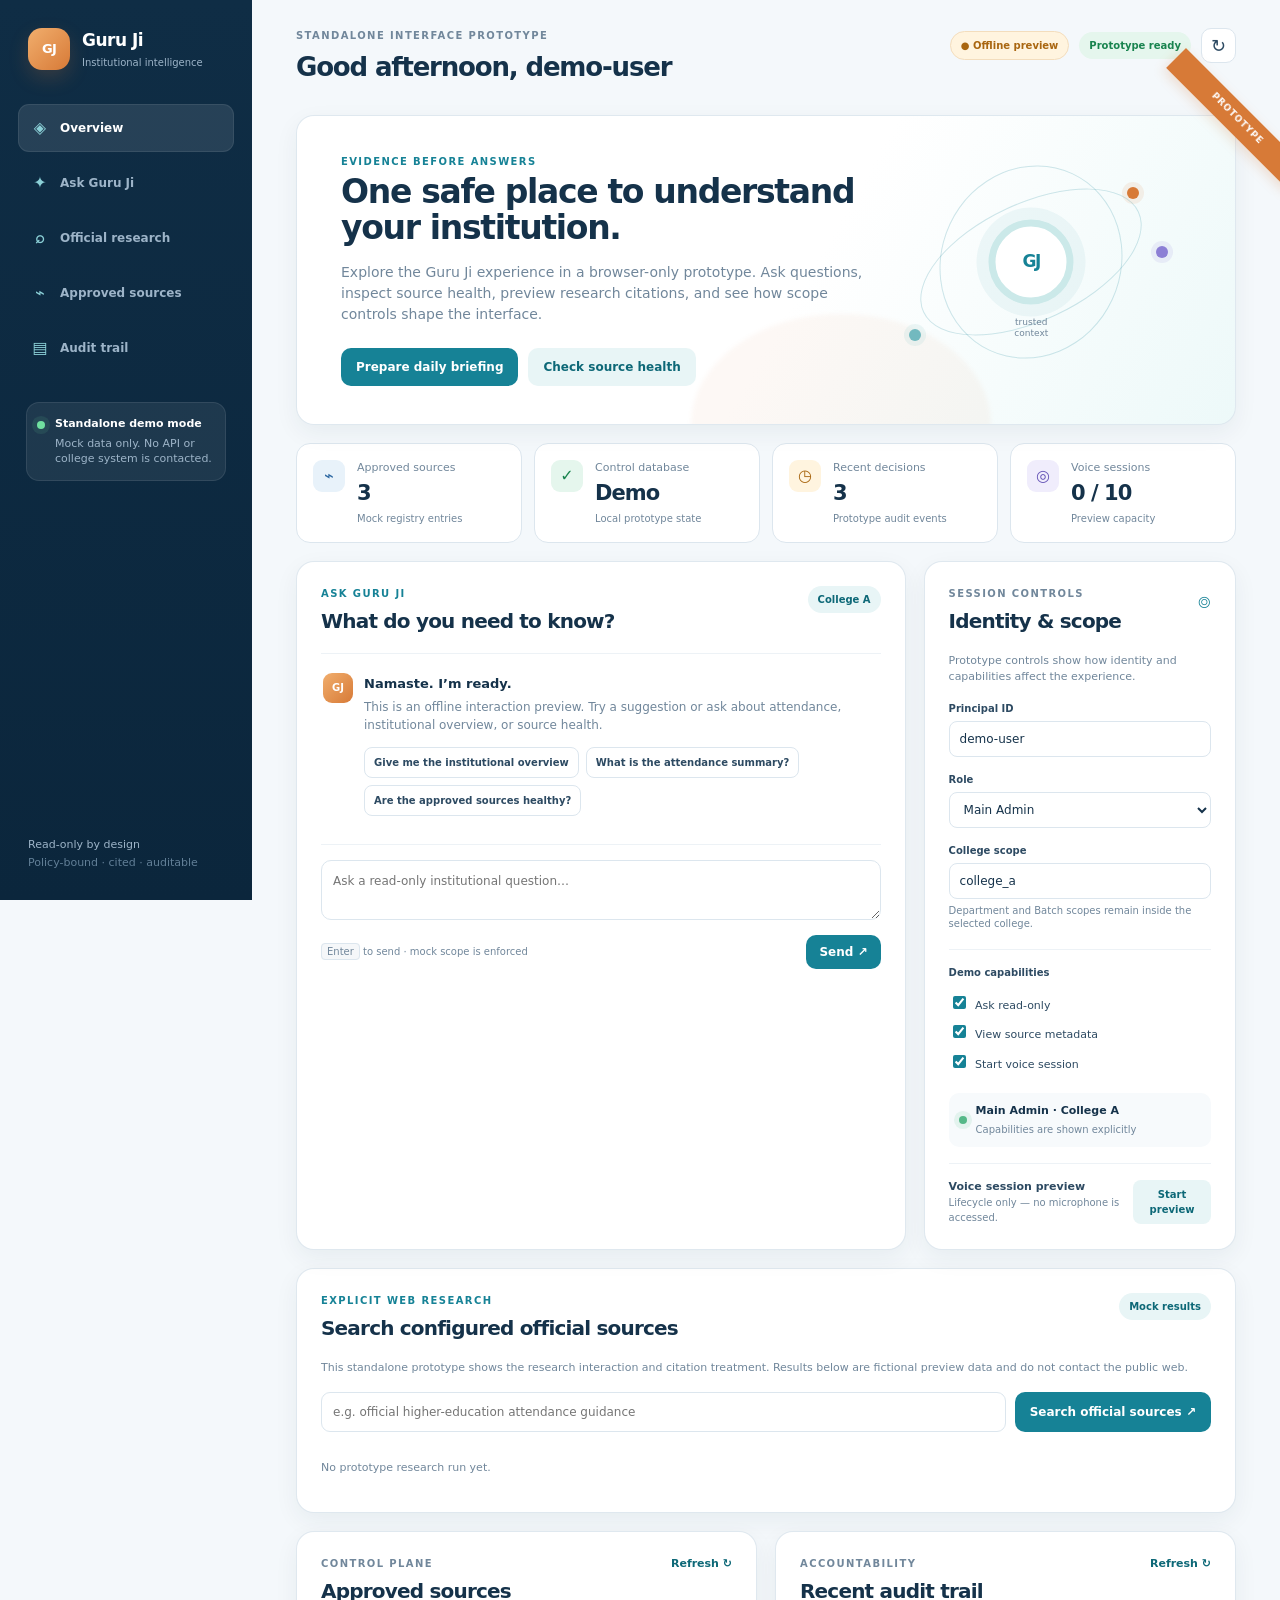
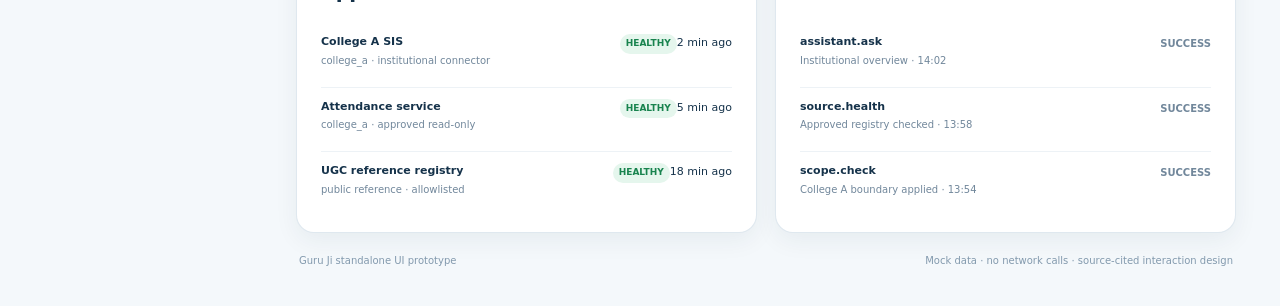
==== ui-prototype/index.html @ 23d8381d "Add standalone Guru Ji UI prototype" ====
<!doctype html>
<html lang="en">
<head>
  <meta charset="utf-8">
  <meta name="viewport" content="width=device-width, initial-scale=1">
  <meta name="theme-color" content="#0f2d45">
  <meta name="description" content="Guru Ji institutional intelligence — standalone interface prototype">
  <title>Guru Ji — Standalone UI Prototype</title>
  <style>
    :root {
      color-scheme: light;
      --navy: #0f2d45;
      --navy-2: #163d5c;
      --ink: #15324a;
      --ink-soft: #2d4a62;
      --muted: #71879b;
      --line: #dce6ee;
      --line-soft: #edf2f6;
      --canvas: #f4f8fb;
      --surface: #ffffff;
      --teal: #168296;
      --teal-dark: #0d6877;
      --teal-pale: #e8f5f6;
      --orange: #d77a37;
      --orange-pale: #fff2e5;
      --green: #18834e;
      --green-pale: #e5f6ed;
      --amber: #a96610;
      --amber-pale: #fff4df;
      --red: #ba3d36;
      --red-pale: #fcede9;
      --purple: #6958b8;
      --purple-pale: #f0edfc;
      --shadow: 0 18px 50px rgba(16, 49, 75, .08);
      --shadow-soft: 0 8px 24px rgba(16, 49, 75, .06);
      --radius: 18px;
    }

    * { box-sizing: border-box; }
    html { scroll-behavior: smooth; }
    body {
      margin: 0;
      min-width: 320px;
      color: var(--ink);
      background: var(--canvas);
      font: 14px/1.5 Inter, ui-sans-serif, system-ui, -apple-system, BlinkMacSystemFont, "Segoe UI", sans-serif;
    }
    button, input, select, textarea { font: inherit; }
    button, a { -webkit-tap-highlight-color: transparent; }
    button { cursor: pointer; }
    a { color: inherit; }
    .sr-only {
      position: absolute; width: 1px; height: 1px; padding: 0; margin: -1px;
      overflow: hidden; clip: rect(0, 0, 0, 0); white-space: nowrap; border: 0;
    }

    .app-shell { display: flex; min-height: 100vh; }
    .sidebar {
      position: fixed; inset: 0 auto 0 0; z-index: 5; width: 252px;
      display: flex; flex-direction: column; padding: 28px 18px;
      color: #dce8f1; background: linear-gradient(180deg, var(--navy), #0b263c);
    }
    .brand { display: flex; align-items: center; gap: 12px; padding: 0 10px 34px; }
    .brand-mark {
      display: grid; place-items: center; width: 42px; height: 42px; flex: none;
      color: #fff; background: linear-gradient(135deg, #f1ae6d, var(--orange));
      border-radius: 14px; font-size: 13px; font-weight: 900; letter-spacing: -.06em;
      box-shadow: 0 8px 20px rgba(215, 122, 55, .2);
    }
    .brand strong { display: block; color: #fff; font-size: 17px; letter-spacing: -.03em; }
    .brand span { display: block; margin-top: 1px; color: #9db4c8; font-size: 10px; }
    .nav { display: grid; gap: 7px; }
    .nav-item {
      display: flex; align-items: center; gap: 11px; padding: 11px 12px;
      color: #9db4c8; border: 1px solid transparent; border-radius: 11px;
      background: transparent; text-decoration: none; font-weight: 700; font-size: 12px;
      transition: background .18s, color .18s, transform .18s;
    }
    .nav-item:hover, .nav-item.active { color: #fff; background: rgba(255,255,255,.1); border-color: rgba(255,255,255,.08); }
    .nav-item:hover { transform: translateX(2px); }
    .nav-icon { width: 18px; color: #8bd0d7; text-align: center; font-size: 16px; }
    .sidebar-note {
      display: flex; gap: 10px; margin: 30px 8px 0; padding: 13px 10px;
      background: rgba(255,255,255,.07); border: 1px solid rgba(255,255,255,.09); border-radius: 13px;
      font-size: 11px;
    }
    .sidebar-note strong { display: block; color: #fff; font-size: 11px; }
    .sidebar-note p { margin: 3px 0 0; color: #9db4c8; line-height: 1.45; }
    .pulse { width: 8px; height: 8px; flex: none; margin-top: 5px; border-radius: 99px; background: #70e0a0; box-shadow: 0 0 0 5px rgba(112,224,160,.1); }
    .sidebar-footer { margin-top: auto; padding: 0 10px; color: #9db4c8; font-size: 11px; line-height: 1.65; }
    .sidebar-footer span { color: #627f97; }

    .main-content { width: calc(100% - 252px); max-width: 1540px; margin-left: 252px; padding: 28px 44px 38px; }
    .topbar { display: flex; justify-content: space-between; align-items: flex-start; gap: 18px; margin-bottom: 28px; }
    .eyebrow { margin: 0 0 5px; color: var(--muted); font-size: 10px; font-weight: 850; letter-spacing: .14em; text-transform: uppercase; }
    .eyebrow.accent { color: var(--teal); }
    h1, h2, h3, p { margin-top: 0; }
    h1 { margin-bottom: 0; color: var(--ink); font-size: 26px; letter-spacing: -.045em; }
    h2 { margin-bottom: 0; color: var(--ink); font-size: 20px; letter-spacing: -.04em; }
    h3 { margin-bottom: 4px; font-size: 14px; letter-spacing: -.02em; }
    .top-actions { display: flex; align-items: center; gap: 10px; }
    .prototype-badge, .scope-chip, .status-badge {
      display: inline-flex; align-items: center; gap: 5px; padding: 6px 10px;
      border-radius: 99px; font-size: 10px; font-weight: 850; white-space: nowrap;
    }
    .prototype-badge { color: var(--amber); background: var(--amber-pale); border: 1px solid #f3ddbd; }
    .scope-chip { color: var(--teal-dark); background: var(--teal-pale); }
    .status-badge { color: var(--muted); background: #edf2f6; }
    .status-badge.ok { color: var(--green); background: var(--green-pale); }
    .status-badge.neutral { color: var(--amber); background: var(--amber-pale); }
    .icon-button {
      display: grid; place-items: center; width: 35px; height: 35px; color: var(--ink-soft);
      background: #fff; border: 1px solid var(--line); border-radius: 10px; font-size: 18px;
      transition: border-color .18s, transform .18s;
    }
    .icon-button:hover { border-color: #9bcbd0; transform: rotate(15deg); }

    .panel { background: var(--surface); border: 1px solid rgba(220,230,238,.9); border-radius: var(--radius); box-shadow: var(--shadow-soft); }
    .hero {
      position: relative; display: flex; justify-content: space-between; min-height: 286px;
      margin-bottom: 18px; padding: 38px 44px; overflow: hidden;
      background: linear-gradient(120deg, #fff 0%, #fff 54%, #edf9f9 100%);
    }
    .hero::after { content: ""; position: absolute; right: 26%; bottom: -110px; width: 300px; height: 220px; border-radius: 50%; background: rgba(215,122,55,.05); filter: blur(2px); }
    .hero-copy { position: relative; z-index: 1; max-width: 600px; }
    .hero h2 { max-width: 530px; margin-bottom: 15px; font-size: 33px; line-height: 1.1; }
    .hero-copy > p:not(.eyebrow) { max-width: 550px; margin-bottom: 23px; color: var(--muted); }
    .hero-actions { display: flex; flex-wrap: wrap; gap: 10px; }
    .button {
      border: 0; border-radius: 10px; padding: 10px 15px; color: var(--ink);
      font-size: 12px; font-weight: 800; transition: transform .16s, box-shadow .16s, background .16s;
    }
    .button:hover { transform: translateY(-1px); box-shadow: 0 8px 17px rgba(16,49,75,.12); }
    .button.primary { color: #fff; background: var(--teal); }
    .button.primary:hover { background: var(--teal-dark); }
    .button.secondary { color: var(--teal-dark); background: var(--teal-pale); }
    .button.ghost { color: var(--ink-soft); background: #f3f6f8; }
    .hero-orbit { position: relative; z-index: 1; width: 270px; height: 215px; margin: 0 26px 0 12px; }
    .orbit-ring { position: absolute; top: 50%; left: 50%; border: 1px solid rgba(22,130,150,.2); border-radius: 50%; transform: translate(-50%, -50%) rotate(-25deg); }
    .ring-one { width: 238px; height: 118px; }
    .ring-two { width: 180px; height: 196px; transform: translate(-50%, -50%) rotate(25deg); }
    .orbit-core { position: absolute; top: 50%; left: 50%; display: grid; place-items: center; width: 85px; height: 85px; color: var(--teal); text-align: center; background: #fff; border: 7px solid #cbe9e9; border-radius: 50%; box-shadow: 0 0 0 12px rgba(22,130,150,.06); transform: translate(-50%, -50%); }
    .orbit-core b { font-size: 17px; letter-spacing: -.08em; }
    .orbit-core small { position: absolute; top: 90px; color: var(--muted); font-size: 9px; line-height: 1.25; }
    .orbit-dot { position: absolute; width: 12px; height: 12px; border-radius: 50%; background: var(--orange); box-shadow: 0 0 0 5px rgba(215,122,55,.1); }
    .dot-one { top: 33px; right: 26px; }
    .dot-two { bottom: 28px; left: 11px; background: #72b9bf; box-shadow: 0 0 0 5px rgba(114,185,191,.12); }
    .dot-three { top: 92px; right: -3px; background: #8c7fd5; box-shadow: 0 0 0 5px rgba(140,127,213,.12); }

    .metric-grid { display: grid; grid-template-columns: repeat(4, 1fr); gap: 12px; margin-bottom: 18px; }
    .metric-card { display: flex; align-items: flex-start; gap: 12px; padding: 16px; background: #fff; border: 1px solid var(--line); border-radius: 14px; }
    .metric-icon { display: grid; place-items: center; width: 32px; height: 32px; flex: none; border-radius: 9px; font-size: 16px; font-weight: 850; }
    .metric-icon.blue { color: #2d68a2; background: #e8f2fa; }
    .metric-icon.green { color: var(--green); background: var(--green-pale); }
    .metric-icon.amber { color: var(--amber); background: var(--amber-pale); }
    .metric-icon.purple { color: var(--purple); background: var(--purple-pale); }
    .metric-card p { margin: 0 0 2px; color: var(--muted); font-size: 11px; }
    .metric-card strong { display: block; font-size: 21px; letter-spacing: -.045em; }
    .metric-card span { display: block; margin-top: 1px; color: var(--muted); font-size: 10px; }

    .content-grid { display: grid; grid-template-columns: minmax(0, 1.6fr) minmax(290px, .82fr); gap: 18px; margin-bottom: 18px; }
    .chat-panel, .settings-panel, .lower-grid > .panel, .research-panel { padding: 24px; }
    .section-heading { display: flex; justify-content: space-between; align-items: flex-start; gap: 15px; margin-bottom: 17px; }
    .conversation { min-height: 192px; max-height: 385px; padding: 19px 2px; overflow: auto; border-top: 1px solid var(--line-soft); border-bottom: 1px solid var(--line-soft); }
    .welcome-message, .message { display: flex; align-items: flex-start; gap: 11px; }
    .assistant-avatar { display: grid; place-items: center; width: 30px; height: 30px; flex: none; color: #fff; background: linear-gradient(135deg, #f1ae6d, var(--orange)); border-radius: 9px; font-size: 10px; font-weight: 900; }
    .welcome-message strong { font-size: 13px; }
    .welcome-message p { margin: 4px 0 13px; color: var(--muted); font-size: 12px; }
    .suggestions { display: flex; flex-wrap: wrap; gap: 7px; }
    .suggestion { padding: 7px 9px; color: var(--ink-soft); background: #fff; border: 1px solid var(--line); border-radius: 8px; font-size: 10px; font-weight: 700; }
    .suggestion:hover { border-color: #9bcbd0; background: #f2fbfb; }
    .message { margin: 14px 0; }
    .message.user { justify-content: flex-end; }
    .bubble { max-width: 84%; padding: 10px 12px; color: var(--ink-soft); background: #f6f9fb; border-radius: 3px 12px 12px 12px; font-size: 12px; white-space: pre-wrap; }
    .message.user .bubble { background: var(--teal-pale); border-radius: 12px 12px 3px 12px; }
    .answer-status { display: inline-block; margin-bottom: 6px; padding: 3px 6px; color: var(--green); background: var(--green-pale); border-radius: 99px; font-size: 9px; font-weight: 850; letter-spacing: .08em; text-transform: uppercase; }
    .answer-status.refused { color: var(--red); background: var(--red-pale); }
    .evidence-block { margin-top: 9px; padding-top: 8px; color: var(--muted); border-top: 1px solid var(--line); font-size: 10px; }
    .evidence-block b { color: var(--ink-soft); }
    .composer { padding-top: 15px; }
    .composer textarea { width: 100%; min-height: 59px; padding: 11px; color: var(--ink); background: #fff; border: 1px solid var(--line); border-radius: 10px; outline: none; resize: vertical; font-size: 12px; }
    .composer textarea:focus, .field input:focus, .field select:focus, .research-form input:focus { border-color: #73b9bf; box-shadow: 0 0 0 3px rgba(22,130,150,.1); outline: none; }
    .composer-footer { display: flex; justify-content: space-between; align-items: center; gap: 12px; margin-top: 9px; color: var(--muted); font-size: 10px; }
    .keyboard-key { padding: 2px 5px; background: #f5f7f9; border: 1px solid var(--line); border-radius: 4px; }
    .send-button { padding: 8px 13px; }

    .lock { color: var(--teal); font-size: 21px; }
    .muted { color: var(--muted); }
    .small { font-size: 11px; }
    .field { margin-top: 15px; }
    .field label, .field-label { display: block; margin-bottom: 5px; color: var(--ink-soft); font-size: 10px; font-weight: 850; }
    .field input, .field select { width: 100%; height: 36px; padding: 0 10px; color: var(--ink); background: #fff; border: 1px solid var(--line); border-radius: 8px; outline: none; font-size: 12px; }
    .field-hint { display: block; margin-top: 5px; color: var(--muted); font-size: 10px; line-height: 1.35; }
    .capability-list { display: grid; gap: 8px; margin-top: 18px; padding-top: 15px; border-top: 1px solid var(--line-soft); }
    .capability-list label { color: var(--ink-soft); font-size: 11px; }
    .capability-list input { margin-right: 6px; accent-color: var(--teal); }
    .identity-summary { display: flex; align-items: center; gap: 9px; margin-top: 20px; padding: 10px; background: #f7fafc; border-radius: 10px; }
    .identity-dot { width: 8px; height: 8px; flex: none; border-radius: 50%; background: #55b888; box-shadow: 0 0 0 5px rgba(85,184,136,.12); }
    .identity-summary strong, .identity-summary span { display: block; }
    .identity-summary strong { font-size: 11px; }
    .identity-summary span { margin-top: 2px; color: var(--muted); font-size: 10px; }
    .voice-control { display: flex; align-items: center; justify-content: space-between; gap: 10px; margin-top: 16px; padding-top: 15px; border-top: 1px solid var(--line-soft); }
    .voice-control p { margin: 0; color: var(--muted); font-size: 10px; }
    .voice-control strong { display: block; color: var(--ink-soft); font-size: 11px; }
    .mini-button { padding: 7px 9px; color: var(--teal-dark); background: var(--teal-pale); border: 0; border-radius: 8px; font-size: 10px; font-weight: 800; }

    .research-panel { margin-bottom: 18px; }
    .research-form { display: flex; gap: 9px; margin-top: 15px; }
    .research-form input { flex: 1; min-width: 0; height: 40px; padding: 0 11px; color: var(--ink); background: #fff; border: 1px solid var(--line); border-radius: 9px; outline: none; font-size: 12px; }
    .research-results { display: grid; gap: 8px; margin-top: 16px; }
    .research-notice { margin: 0; color: var(--muted); font-size: 10px; }
    .research-result { padding: 11px 0; border-top: 1px solid var(--line-soft); }
    .research-title { color: var(--teal-dark); font-size: 12px; font-weight: 850; text-decoration: none; }
    .research-title:hover { text-decoration: underline; }
    .research-result p { margin: 4px 0; color: var(--ink-soft); font-size: 11px; }
    .research-meta { color: var(--muted); font-size: 10px; }
    .research-warning { padding: 9px; color: var(--amber); background: var(--amber-pale); border-radius: 9px; font-size: 10px; line-height: 1.45; }

    .lower-grid { display: grid; grid-template-columns: 1fr 1fr; gap: 18px; }
    .text-button { padding: 0; color: var(--teal-dark); background: none; border: 0; font-size: 11px; font-weight: 800; }
    .source-list, .audit-list { display: grid; gap: 8px; }
    .source-row, .audit-row { display: flex; justify-content: space-between; gap: 12px; padding: 11px 0; border-top: 1px solid var(--line-soft); font-size: 11px; }
    .source-row:first-child, .audit-row:first-child { border-top: 0; }
    .source-name strong, .audit-row strong { display: block; font-size: 11px; }
    .source-name span, .audit-row span { display: block; margin-top: 2px; color: var(--muted); font-size: 10px; }
    .source-health { text-align: right; }
    .health-pill { display: inline-block; padding: 3px 6px; color: var(--green); background: var(--green-pale); border-radius: 99px; font-size: 9px; font-weight: 850; text-transform: uppercase; }
    .health-pill.unknown { color: var(--muted); background: #eef2f6; }
    .audit-result { color: var(--green); font-size: 9px; font-weight: 850; text-transform: uppercase; }
    .audit-result.denied { color: var(--red); }
    .loading-row, .empty-row { padding: 12px 0; color: var(--muted); font-size: 11px; }
    .error-text { color: var(--red); font-size: 11px; }
    .footer { display: flex; justify-content: space-between; gap: 15px; padding: 20px 3px 0; color: #8299ad; font-size: 10px; }
    .toast { position: fixed; right: 26px; bottom: 24px; z-index: 20; padding: 11px 14px; color: #fff; background: var(--navy); border-radius: 10px; box-shadow: var(--shadow); opacity: 0; pointer-events: none; transform: translateY(8px); transition: .2s; font-size: 11px; }
    .toast.show { opacity: 1; transform: translateY(0); }
    .demo-ribbon { position: fixed; right: -43px; top: 105px; z-index: 4; padding: 7px 52px; color: #fff; background: var(--orange); box-shadow: 0 4px 12px rgba(215,122,55,.22); transform: rotate(45deg); font-size: 9px; font-weight: 850; letter-spacing: .1em; text-transform: uppercase; }

    @media (max-width: 1080px) {
      .sidebar { width: 216px; }
      .main-content { width: calc(100% - 216px); margin-left: 216px; padding: 24px; }
      .hero-orbit { margin-right: 0; }
      .content-grid { grid-template-columns: 1fr; }
      .settings-panel { display: grid; grid-template-columns: repeat(2, 1fr); gap: 0 16px; }
      .settings-panel > .section-heading, .settings-panel > .muted, .identity-summary, .voice-control { grid-column: 1 / -1; }
    }
    @media (max-width: 760px) {
      .sidebar { position: static; width: 100%; min-height: auto; padding: 16px; display: block; }
      .brand { padding-bottom: 16px; }
      .nav { display: flex; overflow-x: auto; }
      .nav-item { flex: none; white-space: nowrap; }
      .sidebar-note, .sidebar-footer { display: none; }
      .app-shell { display: block; }
      .main-content { width: 100%; margin: 0; padding: 18px; }
      .topbar { align-items: center; }
      .topbar h1 { font-size: 21px; }
      .prototype-badge { display: none; }
      .hero { min-height: 0; padding: 25px; }
      .hero h2 { font-size: 26px; }
      .hero-orbit { display: none; }
      .metric-grid, .lower-grid { grid-template-columns: 1fr 1fr; }
      .metric-card { padding: 12px; }
      .metric-card strong { font-size: 18px; }
      .settings-panel { display: block; }
      .research-form { display: grid; }
      .research-form .button { width: 100%; }
      .footer { display: block; }
      .footer span { display: block; margin-bottom: 4px; }
      .demo-ribbon { display: none; }
    }
    @media (max-width: 470px) {
      .metric-grid, .lower-grid { grid-template-columns: 1fr; }
      .hero-actions, .hero-actions .button { width: 100%; }
      .composer-footer { align-items: flex-end; flex-direction: column; }
      .composer-footer .send-button { width: 100%; }
      .top-actions { gap: 6px; }
    }
  </style>
</head>
<body>
  <div class="demo-ribbon">Prototype</div>
  <div class="app-shell">
    <aside class="sidebar">
      <div class="brand">
        <div class="brand-mark">GJ</div>
        <div><strong>Guru Ji</strong><span>Institutional intelligence</span></div>
      </div>
      <nav class="nav" aria-label="Prototype navigation">
        <a class="nav-item active" href="#overview"><span class="nav-icon">◈</span>Overview</a>
        <a class="nav-item" href="#chat"><span class="nav-icon">✦</span>Ask Guru Ji</a>
        <a class="nav-item" href="#research"><span class="nav-icon">⌕</span>Official research</a>
        <a class="nav-item" href="#sources"><span class="nav-icon">⌁</span>Approved sources</a>
        <a class="nav-item" href="#audit"><span class="nav-icon">▤</span>Audit trail</a>
      </nav>
      <div class="sidebar-note"><span class="pulse"></span><div><strong>Standalone demo mode</strong><p>Mock data only. No API or college system is contacted.</p></div></div>
      <div class="sidebar-footer">Read-only by design<br><span>Policy-bound · cited · auditable</span></div>
    </aside>

    <main class="main-content">
      <header class="topbar">
        <div><p class="eyebrow">Standalone interface prototype</p><h1>Good afternoon, <span id="principal-label">demo-user</span></h1></div>
        <div class="top-actions"><span class="prototype-badge">● Offline preview</span><span class="status-badge ok">Prototype ready</span><button id="refresh-button" class="icon-button" title="Refresh prototype" aria-label="Refresh prototype">↻</button></div>
      </header>

      <section id="overview" class="hero panel">
        <div class="hero-copy"><p class="eyebrow accent">Evidence before answers</p><h2>One safe place to understand your institution.</h2><p>Explore the Guru Ji experience in a browser-only prototype. Ask questions, inspect source health, preview research citations, and see how scope controls shape the interface.</p><div class="hero-actions"><button id="daily-button" class="button primary">Prepare daily briefing</button><button id="health-button" class="button secondary">Check source health</button></div></div>
        <div class="hero-orbit" aria-hidden="true"><div class="orbit-ring ring-one"></div><div class="orbit-ring ring-two"></div><div class="orbit-core"><b>GJ</b><small>trusted<br>context</small></div><span class="orbit-dot dot-one"></span><span class="orbit-dot dot-two"></span><span class="orbit-dot dot-three"></span></div>
      </section>

      <section class="metric-grid" aria-label="Prototype status">
        <article class="metric-card"><div class="metric-icon blue">⌁</div><div><p>Approved sources</p><strong id="source-count">3</strong><span>Mock registry entries</span></div></article>
        <article class="metric-card"><div class="metric-icon green">✓</div><div><p>Control database</p><strong>Demo</strong><span>Local prototype state</span></div></article>
        <article class="metric-card"><div class="metric-icon amber">◷</div><div><p>Recent decisions</p><strong id="audit-count">3</strong><span>Prototype audit events</span></div></article>
        <article class="metric-card"><div class="metric-icon purple">◎</div><div><p>Voice sessions</p><strong id="voice-count">0 / 10</strong><span>Preview capacity</span></div></article>
      </section>

      <div class="content-grid">
        <section id="chat" class="panel chat-panel">
          <div class="section-heading"><div><p class="eyebrow accent">Ask Guru Ji</p><h2>What do you need to know?</h2></div><span class="scope-chip" id="scope-chip">College A</span></div>
          <div id="conversation" class="conversation">
            <div class="welcome-message"><div class="assistant-avatar">GJ</div><div><strong>Namaste. I’m ready.</strong><p>This is an offline interaction preview. Try a suggestion or ask about attendance, institutional overview, or source health.</p><div class="suggestions"><button class="suggestion">Give me the institutional overview</button><button class="suggestion">What is the attendance summary?</button><button class="suggestion">Are the approved sources healthy?</button></div></div></div>
          </div>
          <form id="chat-form" class="composer"><label for="prompt" class="sr-only">Ask Guru Ji</label><textarea id="prompt" rows="2" maxlength="10000" placeholder="Ask a read-only institutional question…"></textarea><div class="composer-footer"><span><span class="keyboard-key">Enter</span> to send · mock scope is enforced</span><button class="button primary send-button" type="submit">Send <span>↗</span></button></div></form>
        </section>

        <aside class="panel settings-panel">
          <div class="section-heading"><div><p class="eyebrow">Session controls</p><h2>Identity &amp; scope</h2></div><span class="lock">⌾</span></div>
          <p class="muted small">Prototype controls show how identity and capabilities affect the experience.</p>
          <div class="field"><label for="principal">Principal ID</label><input id="principal" value="demo-user" autocomplete="off"></div>
          <div class="field"><label for="role">Role</label><select id="role"><option value="student">Student</option><option value="faculty">Faculty</option><option value="main_admin" selected>Main Admin</option></select></div>
          <div class="field"><label for="college">College scope</label><input id="college" value="college_a" autocomplete="off"><span class="field-hint">Department and Batch scopes remain inside the selected college.</span></div>
          <div class="capability-list"><span class="field-label">Demo capabilities</span><label><input type="checkbox" value="ask:read_only" checked> Ask read-only</label><label><input type="checkbox" value="source:view_metadata" checked> View source metadata</label><label><input type="checkbox" value="voice:start" checked> Start voice session</label></div>
          <div class="identity-summary"><div class="identity-dot"></div><div><strong id="identity-summary">Main Admin · College A</strong><span>Capabilities are shown explicitly</span></div></div>
          <div class="voice-control"><div><strong>Voice session preview</strong><p>Lifecycle only — no microphone is accessed.</p></div><button id="voice-button" class="mini-button" type="button">Start preview</button></div>
        </aside>
      </div>

      <section id="research" class="panel research-panel">
        <div class="section-heading"><div><p class="eyebrow accent">Explicit web research</p><h2>Search configured official sources</h2></div><span class="scope-chip">Mock results</span></div>
        <p class="muted small">This standalone prototype shows the research interaction and citation treatment. Results below are fictional preview data and do not contact the public web.</p>
        <form id="research-form" class="research-form"><label for="research-query" class="sr-only">Prototype research query</label><input id="research-query" maxlength="500" placeholder="e.g. official higher-education attendance guidance"><button class="button primary" type="submit">Search official sources ↗</button></form>
        <div id="research-results" class="research-results"><div class="empty-row">No prototype research run yet.</div></div>
      </section>

      <div class="lower-grid">
        <section id="sources" class="panel"><div class="section-heading"><div><p class="eyebrow">Control plane</p><h2>Approved sources</h2></div><button id="sources-button" class="text-button" type="button">Refresh ↻</button></div><div id="sources-list" class="source-list"></div></section>
        <section id="audit" class="panel"><div class="section-heading"><div><p class="eyebrow">Accountability</p><h2>Recent audit trail</h2></div><button id="audit-button" class="text-button" type="button">Refresh ↻</button></div><div id="audit-list" class="audit-list"></div></section>
      </div>
      <footer class="footer"><span>Guru Ji standalone UI prototype</span><span>Mock data · no network calls · source-cited interaction design</span></footer>
    </main>
  </div>
  <div id="toast" class="toast" role="status" aria-live="polite"></div>

  <script>
    (() => {
      const state = {
        voiceSessions: 0,
        audit: [
          { type: "assistant.ask", detail: "Institutional overview", time: "14:02", outcome: "success" },
          { type: "source.health", detail: "Approved registry checked", time: "13:58", outcome: "success" },
          { type: "scope.check", detail: "College A boundary applied", time: "13:54", outcome: "success" }
        ],
        sources: [
          { name: "College A SIS", detail: "college_a · institutional connector", health: "healthy", freshness: "2 min ago" },
          { name: "Attendance service", detail: "college_a · approved read-only", health: "healthy", freshness: "5 min ago" },
          { name: "UGC reference registry", detail: "public reference · allowlisted", health: "healthy", freshness: "18 min ago" }
        ]
      };
      const $ = (id) => document.getElementById(id);
      const roleNames = { student: "Student", faculty: "Faculty", main_admin: "Main Admin" };

      function controls() {
        return {
          principal: $("principal").value.trim() || "demo-user",
          role: $("role").value,
          college: $("college").value.trim() || "college_a"
        };
      }
      function toast(message) {
        const node = $("toast"); node.textContent = message; node.classList.add("show");
        clearTimeout(state.toastTimer); state.toastTimer = setTimeout(() => node.classList.remove("show"), 3000);
      }
      function updateIdentity() {
        const c = controls();
        const label = c.college.replaceAll("_", " ").replace(/\b\w/g, (x) => x.toUpperCase());
        $("principal-label").textContent = c.principal;
        $("scope-chip").textContent = label;
        $("identity-summary").textContent = `${roleNames[c.role] || c.role} · ${label}`;
      }
      function addAudit(type, detail, outcome = "success") {
        const now = new Date();
        state.audit.unshift({ type, detail, outcome, time: now.toLocaleTimeString([], { hour: "2-digit", minute: "2-digit" }) });
        renderAudit();
      }
      function renderSources() {
        $("source-count").textContent = state.sources.length;
        $("sources-list").replaceChildren(...state.sources.map((item) => {
          const row = document.createElement("div"); row.className = "source-row";
          const name = document.createElement("div"); name.className = "source-name";
          name.innerHTML = `<strong>${item.name}</strong><span>${item.detail}</span>`;
          const health = document.createElement("div"); health.className = "source-health";
          health.innerHTML = `<span class="health-pill">${item.health}</span><span class="source-name">${item.freshness}</span>`;
          row.append(name, health); return row;
        }));
      }
      function renderAudit() {
        $("audit-count").textContent = state.audit.length;
        $("audit-list").replaceChildren(...state.audit.slice(0, 7).map((item) => {
          const row = document.createElement("div"); row.className = "audit-row";
          const left = document.createElement("div");
          left.innerHTML = `<strong>${item.type}</strong><span>${item.detail} · ${item.time}</span>`;
          const result = document.createElement("span"); result.className = `audit-result ${item.outcome}`; result.textContent = item.outcome;
          row.append(left, result); return row;
        }));
      }
      function addMessage(kind, text, citations = 0, status = "complete") {
        const message = document.createElement("div"); message.className = `message ${kind}`;
        if (kind === "assistant") { const avatar = document.createElement("div"); avatar.className = "assistant-avatar"; avatar.textContent = "GJ"; message.append(avatar); }
        const bubble = document.createElement("div"); bubble.className = "bubble";
        if (kind === "assistant") {
          const badge = document.createElement("span"); badge.className = `answer-status ${status === "refused" ? "refused" : ""}`; badge.textContent = status; bubble.append(badge);
        }
        const body = document.createElement("div"); body.textContent = text; bubble.append(body);
        if (kind === "assistant" && citations) { const evidence = document.createElement("div"); evidence.className = "evidence-block"; evidence.innerHTML = `<b>${citations} citation(s)</b> · prototype evidence panel`; bubble.append(evidence); }
        message.append(bubble); $("conversation").append(message); $("conversation").scrollTop = $("conversation").scrollHeight;
      }
      function answerFor(prompt) {
        const p = prompt.toLowerCase();
        if (p.includes("attendance")) return ["Prototype answer: College A attendance is 87% overall for the current review period. The detailed record is read-only and remains inside the selected college scope.", 2, "complete"];
        if (p.includes("source") || p.includes("health")) return ["All three approved prototype sources are healthy. Freshness and connector metadata are visible in the source panel below.", 3, "complete"];
        if (p.includes("delete") || p.includes("change") || p.includes("password") || p.includes("outside")) return ["Prototype refusal: this request is outside the read-only demo capability or selected institution scope. No action was taken.", 0, "refused"];
        return ["Prototype answer: College A has 1,248 active students across 6 departments, with 3 approved sources available for read-only institutional questions.", 2, "complete"];
      }
      function ask(prompt) {
        const text = prompt.trim(); if (!text) return;
        addMessage("user", text); $("prompt").value = "";
        const [answer, citations, status] = answerFor(text);
        setTimeout(() => { addMessage("assistant", answer, citations, status); addAudit("assistant.ask", text.slice(0, 34) + (text.length > 34 ? "…" : ""), status === "refused" ? "denied" : "success"); }, 260);
      }
      function renderResearch(query) {
        const node = $("research-results"); node.replaceChildren();
        const notice = document.createElement("p"); notice.className = "research-notice"; notice.textContent = `prototype partial · 2 mock result(s) · query: ${query}`; node.append(notice);
        [
          { title: "Official guidance reference", url: "https://example.gov/education/guidance", excerpt: "A fictional official-source excerpt demonstrating how safe snippets and source labels appear in the interface." },
          { title: "Institutional policy reference", url: "https://example.edu/policy/attendance", excerpt: "A fictional allowlisted institutional page used only to preview citation cards and retrieval metadata." }
        ].forEach((item) => {
          const card = document.createElement("article"); card.className = "research-result";
          const title = document.createElement("a"); title.className = "research-title"; title.href = item.url; title.target = "_blank"; title.rel = "noopener noreferrer"; title.textContent = item.title;
          const excerpt = document.createElement("p"); excerpt.textContent = item.excerpt;
          const meta = document.createElement("span"); meta.className = "research-meta"; meta.textContent = "Mock retrieval · citation available · untrusted content";
          card.append(title, excerpt, meta); node.append(card);
        });
        const warning = document.createElement("div"); warning.className = "research-warning"; warning.textContent = "Prototype notice: these are fictional results. The standalone file made no network request."; node.append(warning);
      }
      function refreshSources() { state.sources = state.sources.map((item) => ({ ...item, freshness: "just now" })); renderSources(); addAudit("source.health", "Approved registry refreshed"); toast("Prototype source health refreshed."); }

      $("chat-form").addEventListener("submit", (event) => { event.preventDefault(); ask($("prompt").value); });
      $("prompt").addEventListener("keydown", (event) => { if (event.key === "Enter" && !event.shiftKey) { event.preventDefault(); ask(event.target.value); } });
      document.querySelectorAll(".suggestion").forEach((button) => button.addEventListener("click", () => ask(button.textContent)));
      $("research-form").addEventListener("submit", (event) => { event.preventDefault(); const query = $("research-query").value.trim(); if (!query) { toast("Enter a prototype research query first."); return; } renderResearch(query); addAudit("research.preview", query.slice(0, 34)); toast("Mock research preview rendered."); });
      $("daily-button").addEventListener("click", () => { addMessage("assistant", "Prototype briefing: source health is stable, attendance is 87%, and no unresolved College A alerts require attention.", 3); addAudit("briefing.preview", "Daily briefing preview"); toast("Mock daily briefing added to the conversation."); });
      $("health-button").addEventListener("click", refreshSources);
      $("sources-button").addEventListener("click", refreshSources);
      $("audit-button").addEventListener("click", () => { renderAudit(); toast("Prototype audit trail refreshed."); });
      $("refresh-button").addEventListener("click", () => { updateIdentity(); renderSources(); renderAudit(); toast("Standalone prototype refreshed."); });
      $("voice-button").addEventListener("click", () => { if (state.voiceSessions >= 10) { toast("Prototype capacity reached."); return; } state.voiceSessions += 1; $("voice-count").textContent = `${state.voiceSessions} / 10`; $("voice-button").textContent = "Session active"; addAudit("voice.preview", "Lifecycle session started"); toast("Voice lifecycle preview started. No microphone accessed."); });
      ["principal", "role", "college"].forEach((id) => $(id).addEventListener("input", updateIdentity));
      document.querySelectorAll(".nav-item").forEach((item) => item.addEventListener("click", () => { document.querySelectorAll(".nav-item").forEach((nav) => nav.classList.remove("active")); item.classList.add("active"); }));

      renderSources(); renderAudit(); updateIdentity();
    })();
  </script>
</body>
</html>
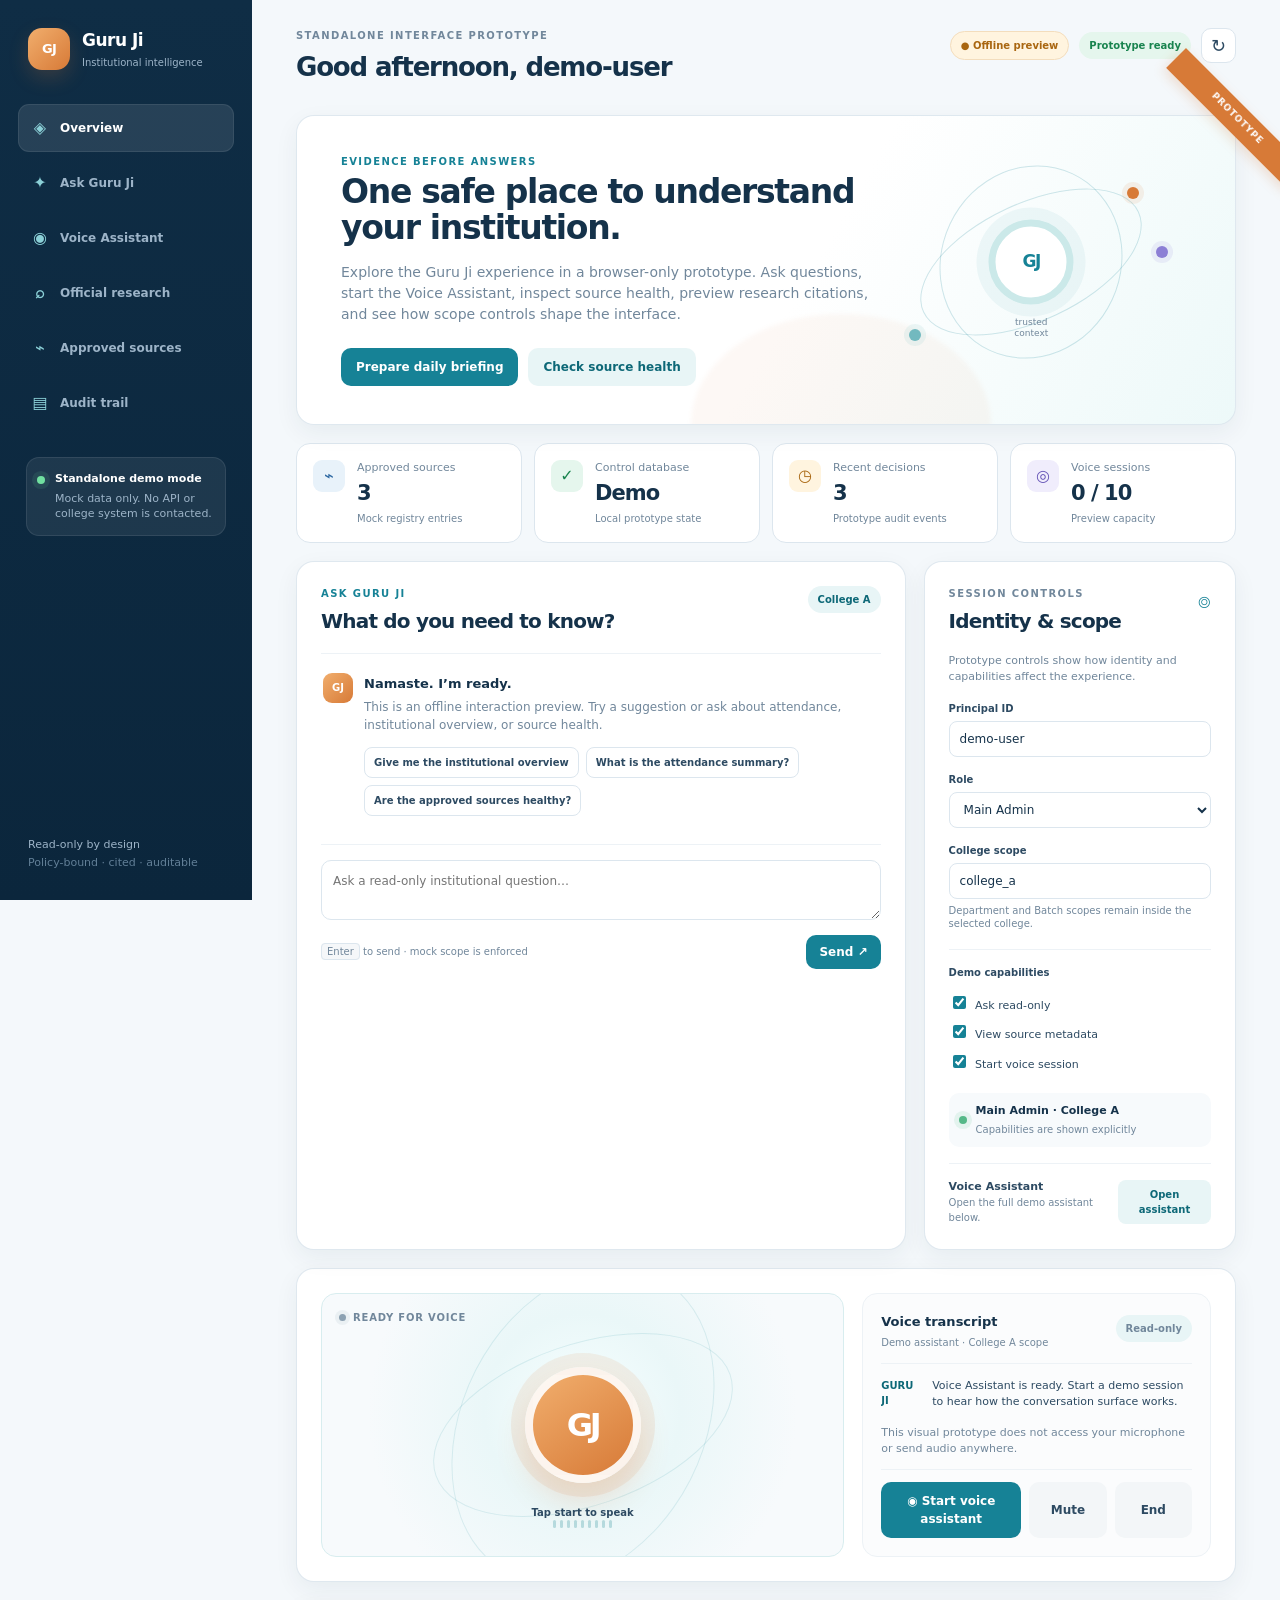
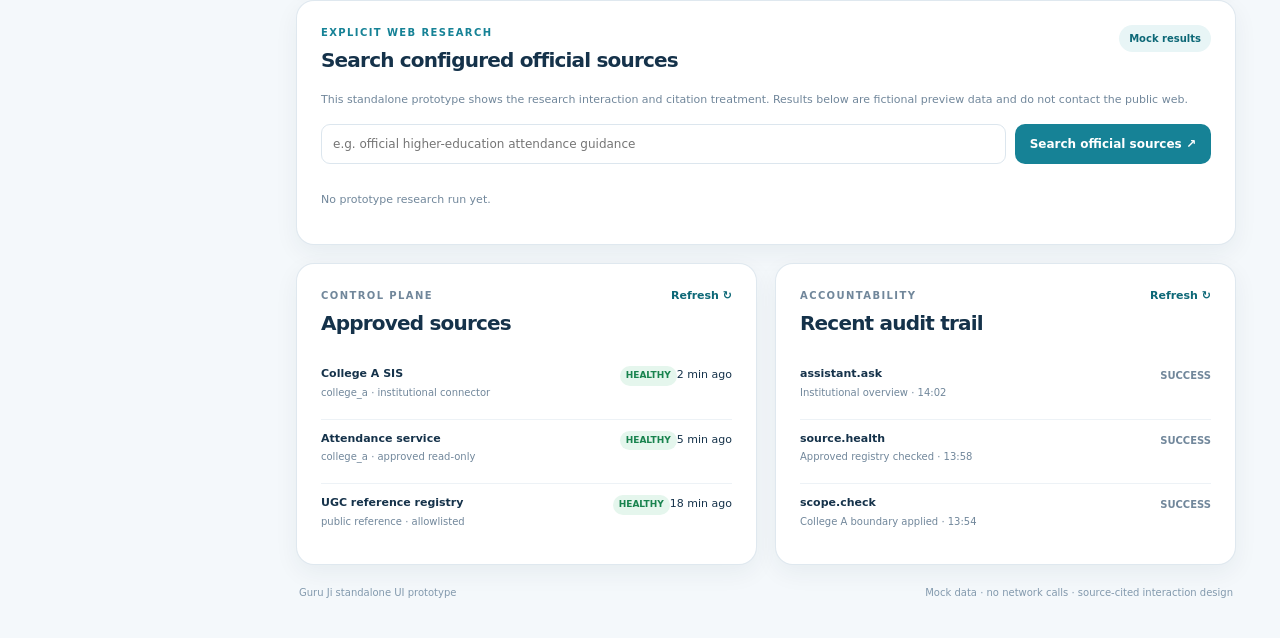
==== commit a9857d92: "Add visible Voice Assistant prototype experience" ====
--- a/ui-prototype/index.html
+++ b/ui-prototype/index.html
@@ -204,6 +204,41 @@
     .voice-control strong { display: block; color: var(--ink-soft); font-size: 11px; }
     .mini-button { padding: 7px 9px; color: var(--teal-dark); background: var(--teal-pale); border: 0; border-radius: 8px; font-size: 10px; font-weight: 800; }
 
+    .voice-assistant-panel { display: grid; grid-template-columns: minmax(0, 1.2fr) minmax(300px, .8fr); gap: 18px; margin-bottom: 18px; padding: 24px; }
+    .voice-stage { position: relative; display: flex; min-height: 264px; align-items: center; justify-content: center; overflow: hidden; background: radial-gradient(circle at 50% 45%, #f6ffff 0, #eaf7f8 33%, #f7fafc 72%); border: 1px solid #d8edef; border-radius: 15px; }
+    .voice-stage::before, .voice-stage::after { content: ""; position: absolute; width: 310px; height: 160px; border: 1px solid rgba(22,130,150,.12); border-radius: 50%; transform: rotate(-19deg); }
+    .voice-stage::after { width: 240px; height: 330px; transform: rotate(27deg); }
+    .voice-status { position: absolute; top: 16px; left: 17px; z-index: 1; display: flex; align-items: center; gap: 7px; color: var(--muted); font-size: 10px; font-weight: 850; letter-spacing: .08em; text-transform: uppercase; }
+    .voice-status-dot { width: 7px; height: 7px; border-radius: 50%; background: #8ca1b2; box-shadow: 0 0 0 4px rgba(140,161,178,.12); }
+    .voice-status.live { color: var(--green); }
+    .voice-status.live .voice-status-dot { background: #55ba86; box-shadow: 0 0 0 4px rgba(85,186,134,.15); animation: voice-pulse 1.3s infinite; }
+    .voice-orb { position: relative; z-index: 1; display: grid; place-items: center; width: 116px; height: 116px; color: #fff; background: linear-gradient(145deg, #f1ae6d, var(--orange)); border: 8px solid rgba(255,255,255,.9); border-radius: 50%; box-shadow: 0 0 0 14px rgba(215,122,55,.1), 0 18px 30px rgba(215,122,55,.2); transition: transform .25s, box-shadow .25s; }
+    .voice-orb.listening { transform: scale(1.07); box-shadow: 0 0 0 14px rgba(215,122,55,.12), 0 0 0 29px rgba(22,130,150,.07), 0 18px 34px rgba(215,122,55,.23); animation: voice-breathe 1.6s infinite; }
+    .voice-orb span { font-size: 32px; font-weight: 900; letter-spacing: -.1em; }
+    .voice-orb small { position: absolute; top: 130px; color: var(--ink-soft); font-size: 10px; font-weight: 800; white-space: nowrap; }
+    .voice-waveform { position: absolute; bottom: 18px; left: 50%; z-index: 1; display: flex; align-items: center; justify-content: center; gap: 4px; width: 120px; height: 28px; transform: translateX(-50%); }
+    .voice-waveform i { display: block; width: 3px; height: 8px; background: #80bec3; border-radius: 99px; opacity: .5; }
+    .voice-waveform.active i { opacity: 1; animation: voice-wave .9s ease-in-out infinite alternate; }
+    .voice-waveform i:nth-child(2), .voice-waveform i:nth-child(8) { animation-delay: .12s; }
+    .voice-waveform i:nth-child(3), .voice-waveform i:nth-child(7) { animation-delay: .23s; }
+    .voice-waveform i:nth-child(4), .voice-waveform i:nth-child(6) { animation-delay: .34s; }
+    .voice-waveform i:nth-child(5) { animation-delay: .45s; }
+    @keyframes voice-pulse { 50% { box-shadow: 0 0 0 7px rgba(85,186,134,.08); } }
+    @keyframes voice-breathe { 50% { transform: scale(1.1); } }
+    @keyframes voice-wave { from { height: 7px; } to { height: 25px; } }
+    .voice-transcript { display: flex; flex-direction: column; min-height: 264px; padding: 18px; background: #fbfcfd; border: 1px solid var(--line-soft); border-radius: 15px; }
+    .voice-transcript-header { display: flex; justify-content: space-between; align-items: flex-start; gap: 10px; padding-bottom: 13px; border-bottom: 1px solid var(--line-soft); }
+    .voice-transcript-header strong { display: block; font-size: 13px; }
+    .voice-transcript-header span { display: block; margin-top: 3px; color: var(--muted); font-size: 10px; }
+    .voice-transcript-list { display: grid; gap: 11px; max-height: 125px; overflow: auto; padding: 14px 0; }
+    .voice-line { display: flex; gap: 9px; align-items: flex-start; }
+    .voice-line .speaker { width: 42px; flex: none; color: var(--teal-dark); font-size: 10px; font-weight: 850; text-transform: uppercase; }
+    .voice-line.user .speaker { color: var(--orange); }
+    .voice-line p { margin: 0; color: var(--ink-soft); font-size: 11px; }
+    .voice-actions { display: flex; gap: 8px; margin-top: auto; padding-top: 12px; border-top: 1px solid var(--line-soft); }
+    .voice-actions .button { flex: 1; }
+    .voice-mic { min-width: 140px; }
+    .voice-mic.active { color: #fff; background: var(--orange); }
     .research-panel { margin-bottom: 18px; }
     .research-form { display: flex; gap: 9px; margin-top: 15px; }
     .research-form input { flex: 1; min-width: 0; height: 40px; padding: 0 11px; color: var(--ink); background: #fff; border: 1px solid var(--line); border-radius: 9px; outline: none; font-size: 12px; }
@@ -261,6 +296,7 @@
       .metric-card { padding: 12px; }
       .metric-card strong { font-size: 18px; }
       .settings-panel { display: block; }
+      .voice-assistant-panel { grid-template-columns: 1fr; }
       .research-form { display: grid; }
       .research-form .button { width: 100%; }
       .footer { display: block; }
@@ -287,6 +323,7 @@
       <nav class="nav" aria-label="Prototype navigation">
         <a class="nav-item active" href="#overview"><span class="nav-icon">◈</span>Overview</a>
         <a class="nav-item" href="#chat"><span class="nav-icon">✦</span>Ask Guru Ji</a>
+        <a class="nav-item" href="#voice-assistant"><span class="nav-icon">◉</span>Voice Assistant</a>
         <a class="nav-item" href="#research"><span class="nav-icon">⌕</span>Official research</a>
         <a class="nav-item" href="#sources"><span class="nav-icon">⌁</span>Approved sources</a>
         <a class="nav-item" href="#audit"><span class="nav-icon">▤</span>Audit trail</a>
@@ -302,7 +339,7 @@
       </header>
 
       <section id="overview" class="hero panel">
-        <div class="hero-copy"><p class="eyebrow accent">Evidence before answers</p><h2>One safe place to understand your institution.</h2><p>Explore the Guru Ji experience in a browser-only prototype. Ask questions, inspect source health, preview research citations, and see how scope controls shape the interface.</p><div class="hero-actions"><button id="daily-button" class="button primary">Prepare daily briefing</button><button id="health-button" class="button secondary">Check source health</button></div></div>
+        <div class="hero-copy"><p class="eyebrow accent">Evidence before answers</p><h2>One safe place to understand your institution.</h2><p>Explore the Guru Ji experience in a browser-only prototype. Ask questions, start the Voice Assistant, inspect source health, preview research citations, and see how scope controls shape the interface.</p><div class="hero-actions"><button id="daily-button" class="button primary">Prepare daily briefing</button><button id="health-button" class="button secondary">Check source health</button></div></div>
         <div class="hero-orbit" aria-hidden="true"><div class="orbit-ring ring-one"></div><div class="orbit-ring ring-two"></div><div class="orbit-core"><b>GJ</b><small>trusted<br>context</small></div><span class="orbit-dot dot-one"></span><span class="orbit-dot dot-two"></span><span class="orbit-dot dot-three"></span></div>
       </section>
 
@@ -330,9 +367,23 @@
           <div class="field"><label for="college">College scope</label><input id="college" value="college_a" autocomplete="off"><span class="field-hint">Department and Batch scopes remain inside the selected college.</span></div>
           <div class="capability-list"><span class="field-label">Demo capabilities</span><label><input type="checkbox" value="ask:read_only" checked> Ask read-only</label><label><input type="checkbox" value="source:view_metadata" checked> View source metadata</label><label><input type="checkbox" value="voice:start" checked> Start voice session</label></div>
           <div class="identity-summary"><div class="identity-dot"></div><div><strong id="identity-summary">Main Admin · College A</strong><span>Capabilities are shown explicitly</span></div></div>
-          <div class="voice-control"><div><strong>Voice session preview</strong><p>Lifecycle only — no microphone is accessed.</p></div><button id="voice-button" class="mini-button" type="button">Start preview</button></div>
+          <div class="voice-control"><div><strong>Voice Assistant</strong><p>Open the full demo assistant below.</p></div><button id="voice-button" class="mini-button" type="button">Open assistant</button></div>
         </aside>
       </div>
+
+      <section id="voice-assistant" class="panel voice-assistant-panel">
+        <div class="voice-stage">
+          <div id="voice-status" class="voice-status"><span class="voice-status-dot"></span><span id="voice-status-label">Ready for voice</span></div>
+          <div id="voice-orb" class="voice-orb"><span>GJ</span><small id="voice-orb-label">Tap start to speak</small></div>
+          <div id="voice-waveform" class="voice-waveform" aria-hidden="true"><i></i><i></i><i></i><i></i><i></i><i></i><i></i><i></i><i></i></div>
+        </div>
+        <div class="voice-transcript">
+          <div class="voice-transcript-header"><div><strong>Voice transcript</strong><span>Demo assistant · College A scope</span></div><span class="scope-chip">Read-only</span></div>
+          <div id="voice-transcript-list" class="voice-transcript-list"><div class="voice-line"><span class="speaker">Guru Ji</span><p>Voice Assistant is ready. Start a demo session to hear how the conversation surface works.</p></div></div>
+          <p class="muted small">This visual prototype does not access your microphone or send audio anywhere.</p>
+          <div class="voice-actions"><button id="voice-start-button" class="button primary voice-mic" type="button">◉ Start voice assistant</button><button id="voice-mute-button" class="button ghost" type="button" disabled>Mute</button><button id="voice-end-button" class="button ghost" type="button" disabled>End</button></div>
+        </div>
+      </section>
 
       <section id="research" class="panel research-panel">
         <div class="section-heading"><div><p class="eyebrow accent">Explicit web research</p><h2>Search configured official sources</h2></div><span class="scope-chip">Mock results</span></div>
@@ -354,6 +405,7 @@
     (() => {
       const state = {
         voiceSessions: 0,
+        voiceAssistant: { active: false, listening: false, muted: false, turns: 0 },
         audit: [
           { type: "assistant.ask", detail: "Institutional overview", time: "14:02", outcome: "success" },
           { type: "source.health", detail: "Approved registry checked", time: "13:58", outcome: "success" },
@@ -451,6 +503,56 @@
         });
         const warning = document.createElement("div"); warning.className = "research-warning"; warning.textContent = "Prototype notice: these are fictional results. The standalone file made no network request."; node.append(warning);
       }
+      function renderVoiceState() {
+        const assistant = state.voiceAssistant;
+        const status = $("voice-status");
+        const statusLabel = $("voice-status-label");
+        const orb = $("voice-orb");
+        const wave = $("voice-waveform");
+        const start = $("voice-start-button");
+        const mute = $("voice-mute-button");
+        const end = $("voice-end-button");
+        status.classList.toggle("live", assistant.active && assistant.listening);
+        orb.classList.toggle("listening", assistant.active && assistant.listening);
+        wave.classList.toggle("active", assistant.active && assistant.listening);
+        statusLabel.textContent = !assistant.active ? "Ready for voice" : assistant.listening ? "Listening · demo mode" : assistant.muted ? "Session muted" : "Assistant speaking";
+        $("voice-orb-label").textContent = !assistant.active ? "Tap start to speak" : assistant.listening ? "Listening…" : assistant.muted ? "Muted" : "Responding…";
+        start.disabled = assistant.active;
+        start.textContent = assistant.active ? "Voice assistant active" : "◉ Start voice assistant";
+        mute.disabled = !assistant.active;
+        end.disabled = !assistant.active;
+        mute.textContent = assistant.muted ? "Unmute" : "Mute";
+        $("voice-count").textContent = `${state.voiceSessions} / 10`;
+      }
+      function addVoiceLine(speaker, text, user = false) {
+        const line = document.createElement("div"); line.className = `voice-line${user ? " user" : ""}`;
+        const who = document.createElement("span"); who.className = "speaker"; who.textContent = speaker;
+        const body = document.createElement("p"); body.textContent = text;
+        line.append(who, body); $("voice-transcript-list").append(line); $("voice-transcript-list").scrollTop = $("voice-transcript-list").scrollHeight;
+      }
+      function startVoiceAssistant() {
+        if (state.voiceAssistant.active) return;
+        if (state.voiceSessions >= 10) { toast("Prototype voice capacity reached."); return; }
+        state.voiceSessions += 1;
+        state.voiceAssistant = { active: true, listening: true, muted: false, turns: state.voiceAssistant.turns + 1 };
+        addVoiceLine("You", "Show me the latest attendance summary.", true);
+        renderVoiceState(); addAudit("voice.preview", "Voice Assistant session started"); toast("Voice Assistant listening in demo mode.");
+        setTimeout(() => {
+          if (!state.voiceAssistant.active) return;
+          state.voiceAssistant.listening = false;
+          addVoiceLine("Guru Ji", "College A attendance is 87% for the current review period. This read-only answer is inside your selected scope.");
+          addAudit("voice.answer", "Attendance summary spoken"); renderVoiceState();
+        }, 1100);
+      }
+      function toggleVoiceMute() {
+        if (!state.voiceAssistant.active) return;
+        state.voiceAssistant.muted = !state.voiceAssistant.muted; renderVoiceState(); toast(state.voiceAssistant.muted ? "Voice Assistant muted." : "Voice Assistant unmuted.");
+      }
+      function endVoiceAssistant() {
+        if (!state.voiceAssistant.active) return;
+        state.voiceAssistant = { active: false, listening: false, muted: false, turns: state.voiceAssistant.turns };
+        addVoiceLine("Guru Ji", "The demo voice session has ended. No audio was recorded or transmitted."); addAudit("voice.preview", "Voice Assistant session ended"); renderVoiceState(); toast("Voice Assistant session ended.");
+      }
       function refreshSources() { state.sources = state.sources.map((item) => ({ ...item, freshness: "just now" })); renderSources(); addAudit("source.health", "Approved registry refreshed"); toast("Prototype source health refreshed."); }
 
       $("chat-form").addEventListener("submit", (event) => { event.preventDefault(); ask($("prompt").value); });
@@ -462,11 +564,14 @@
       $("sources-button").addEventListener("click", refreshSources);
       $("audit-button").addEventListener("click", () => { renderAudit(); toast("Prototype audit trail refreshed."); });
       $("refresh-button").addEventListener("click", () => { updateIdentity(); renderSources(); renderAudit(); toast("Standalone prototype refreshed."); });
-      $("voice-button").addEventListener("click", () => { if (state.voiceSessions >= 10) { toast("Prototype capacity reached."); return; } state.voiceSessions += 1; $("voice-count").textContent = `${state.voiceSessions} / 10`; $("voice-button").textContent = "Session active"; addAudit("voice.preview", "Lifecycle session started"); toast("Voice lifecycle preview started. No microphone accessed."); });
+      $("voice-button").addEventListener("click", () => { $("voice-assistant").scrollIntoView({ behavior: "smooth", block: "center" }); startVoiceAssistant(); });
+      $("voice-start-button").addEventListener("click", startVoiceAssistant);
+      $("voice-mute-button").addEventListener("click", toggleVoiceMute);
+      $("voice-end-button").addEventListener("click", endVoiceAssistant);
       ["principal", "role", "college"].forEach((id) => $(id).addEventListener("input", updateIdentity));
       document.querySelectorAll(".nav-item").forEach((item) => item.addEventListener("click", () => { document.querySelectorAll(".nav-item").forEach((nav) => nav.classList.remove("active")); item.classList.add("active"); }));
 
-      renderSources(); renderAudit(); updateIdentity();
+      renderSources(); renderAudit(); updateIdentity(); renderVoiceState();
     })();
   </script>
 </body>
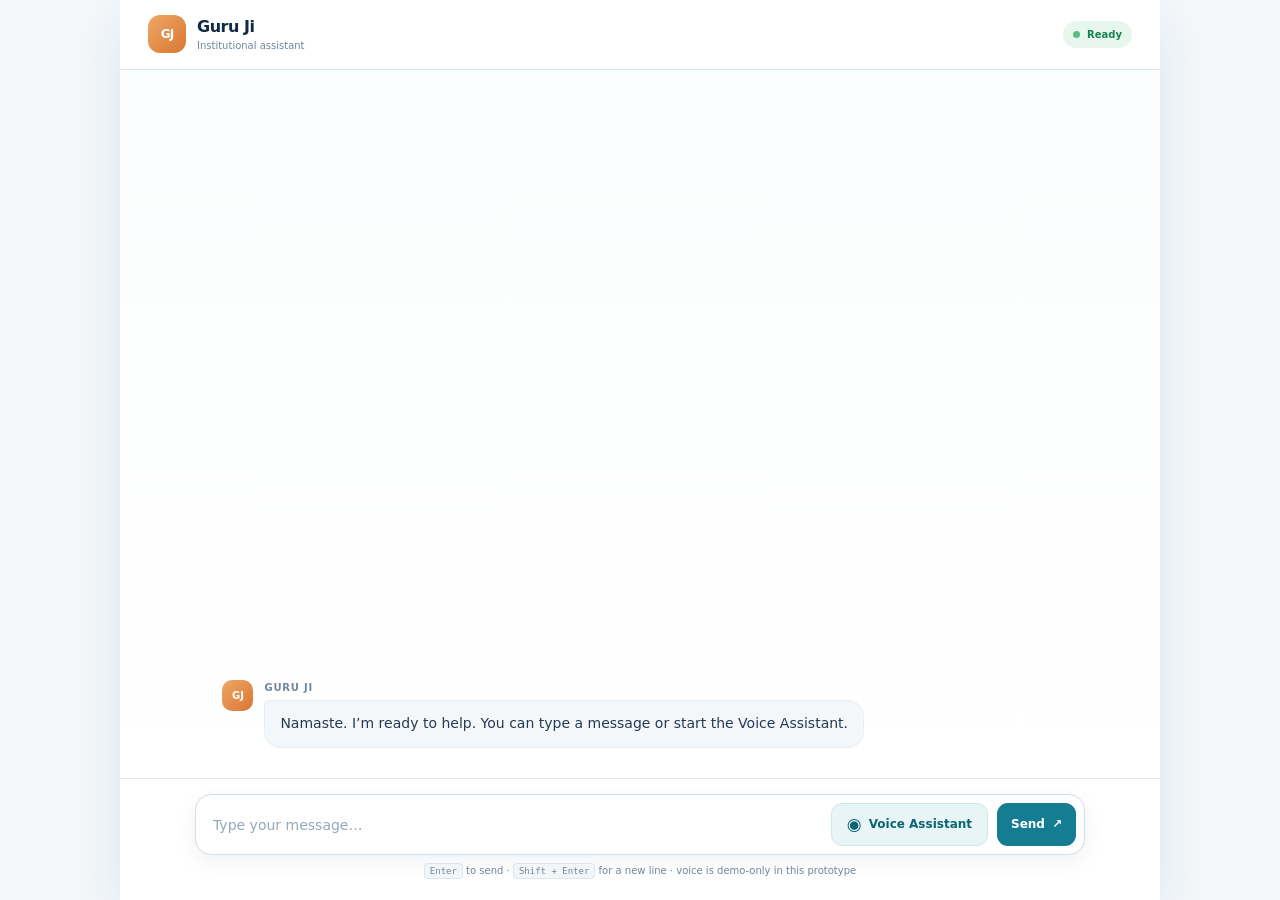
==== commit e17e4226: "Simplify prototype to text input and Voice Assistant" ====
--- a/ui-prototype/index.html
+++ b/ui-prototype/index.html
@@ -3,575 +3,368 @@
 <head>
   <meta charset="utf-8">
   <meta name="viewport" content="width=device-width, initial-scale=1">
-  <meta name="theme-color" content="#0f2d45">
-  <meta name="description" content="Guru Ji institutional intelligence — standalone interface prototype">
-  <title>Guru Ji — Standalone UI Prototype</title>
+  <meta name="theme-color" content="#102a43">
+  <meta name="description" content="Guru Ji minimal text and voice assistant prototype">
+  <title>Guru Ji — Assistant</title>
   <style>
     :root {
       color-scheme: light;
-      --navy: #0f2d45;
-      --navy-2: #163d5c;
-      --ink: #15324a;
-      --ink-soft: #2d4a62;
+      --navy: #102a43;
+      --navy-soft: #243b53;
+      --teal: #147d92;
+      --teal-dark: #0b6474;
+      --teal-pale: #e8f5f6;
+      --orange: #d97732;
+      --orange-pale: #fff2e5;
+      --ink: #172f46;
       --muted: #71879b;
       --line: #dce6ee;
-      --line-soft: #edf2f6;
       --canvas: #f4f8fb;
       --surface: #ffffff;
-      --teal: #168296;
-      --teal-dark: #0d6877;
-      --teal-pale: #e8f5f6;
-      --orange: #d77a37;
-      --orange-pale: #fff2e5;
-      --green: #18834e;
-      --green-pale: #e5f6ed;
-      --amber: #a96610;
-      --amber-pale: #fff4df;
-      --red: #ba3d36;
-      --red-pale: #fcede9;
-      --purple: #6958b8;
-      --purple-pale: #f0edfc;
-      --shadow: 0 18px 50px rgba(16, 49, 75, .08);
-      --shadow-soft: 0 8px 24px rgba(16, 49, 75, .06);
-      --radius: 18px;
+      --success: #16834e;
+      --shadow: 0 18px 55px rgba(16, 42, 67, .09);
     }
 
     * { box-sizing: border-box; }
-    html { scroll-behavior: smooth; }
+    html, body { height: 100%; }
     body {
       margin: 0;
       min-width: 320px;
       color: var(--ink);
       background: var(--canvas);
-      font: 14px/1.5 Inter, ui-sans-serif, system-ui, -apple-system, BlinkMacSystemFont, "Segoe UI", sans-serif;
-    }
-    button, input, select, textarea { font: inherit; }
-    button, a { -webkit-tap-highlight-color: transparent; }
+      font: 15px/1.55 Inter, ui-sans-serif, system-ui, -apple-system, BlinkMacSystemFont, "Segoe UI", sans-serif;
+    }
+    button, input { font: inherit; }
     button { cursor: pointer; }
-    a { color: inherit; }
     .sr-only {
       position: absolute; width: 1px; height: 1px; padding: 0; margin: -1px;
       overflow: hidden; clip: rect(0, 0, 0, 0); white-space: nowrap; border: 0;
     }
 
-    .app-shell { display: flex; min-height: 100vh; }
-    .sidebar {
-      position: fixed; inset: 0 auto 0 0; z-index: 5; width: 252px;
-      display: flex; flex-direction: column; padding: 28px 18px;
-      color: #dce8f1; background: linear-gradient(180deg, var(--navy), #0b263c);
-    }
-    .brand { display: flex; align-items: center; gap: 12px; padding: 0 10px 34px; }
+    .app {
+      display: flex;
+      flex-direction: column;
+      width: min(100%, 1040px);
+      height: 100%;
+      min-height: 620px;
+      margin: 0 auto;
+      background: var(--surface);
+      box-shadow: var(--shadow);
+    }
+    .topbar {
+      display: flex;
+      align-items: center;
+      justify-content: space-between;
+      min-height: 70px;
+      padding: 0 28px;
+      border-bottom: 1px solid var(--line);
+      background: rgba(255,255,255,.96);
+    }
+    .brand { display: flex; align-items: center; gap: 11px; }
     .brand-mark {
-      display: grid; place-items: center; width: 42px; height: 42px; flex: none;
-      color: #fff; background: linear-gradient(135deg, #f1ae6d, var(--orange));
-      border-radius: 14px; font-size: 13px; font-weight: 900; letter-spacing: -.06em;
-      box-shadow: 0 8px 20px rgba(215, 122, 55, .2);
-    }
-    .brand strong { display: block; color: #fff; font-size: 17px; letter-spacing: -.03em; }
-    .brand span { display: block; margin-top: 1px; color: #9db4c8; font-size: 10px; }
-    .nav { display: grid; gap: 7px; }
-    .nav-item {
-      display: flex; align-items: center; gap: 11px; padding: 11px 12px;
-      color: #9db4c8; border: 1px solid transparent; border-radius: 11px;
-      background: transparent; text-decoration: none; font-weight: 700; font-size: 12px;
-      transition: background .18s, color .18s, transform .18s;
-    }
-    .nav-item:hover, .nav-item.active { color: #fff; background: rgba(255,255,255,.1); border-color: rgba(255,255,255,.08); }
-    .nav-item:hover { transform: translateX(2px); }
-    .nav-icon { width: 18px; color: #8bd0d7; text-align: center; font-size: 16px; }
-    .sidebar-note {
-      display: flex; gap: 10px; margin: 30px 8px 0; padding: 13px 10px;
-      background: rgba(255,255,255,.07); border: 1px solid rgba(255,255,255,.09); border-radius: 13px;
-      font-size: 11px;
-    }
-    .sidebar-note strong { display: block; color: #fff; font-size: 11px; }
-    .sidebar-note p { margin: 3px 0 0; color: #9db4c8; line-height: 1.45; }
-    .pulse { width: 8px; height: 8px; flex: none; margin-top: 5px; border-radius: 99px; background: #70e0a0; box-shadow: 0 0 0 5px rgba(112,224,160,.1); }
-    .sidebar-footer { margin-top: auto; padding: 0 10px; color: #9db4c8; font-size: 11px; line-height: 1.65; }
-    .sidebar-footer span { color: #627f97; }
-
-    .main-content { width: calc(100% - 252px); max-width: 1540px; margin-left: 252px; padding: 28px 44px 38px; }
-    .topbar { display: flex; justify-content: space-between; align-items: flex-start; gap: 18px; margin-bottom: 28px; }
-    .eyebrow { margin: 0 0 5px; color: var(--muted); font-size: 10px; font-weight: 850; letter-spacing: .14em; text-transform: uppercase; }
-    .eyebrow.accent { color: var(--teal); }
-    h1, h2, h3, p { margin-top: 0; }
-    h1 { margin-bottom: 0; color: var(--ink); font-size: 26px; letter-spacing: -.045em; }
-    h2 { margin-bottom: 0; color: var(--ink); font-size: 20px; letter-spacing: -.04em; }
-    h3 { margin-bottom: 4px; font-size: 14px; letter-spacing: -.02em; }
-    .top-actions { display: flex; align-items: center; gap: 10px; }
-    .prototype-badge, .scope-chip, .status-badge {
-      display: inline-flex; align-items: center; gap: 5px; padding: 6px 10px;
-      border-radius: 99px; font-size: 10px; font-weight: 850; white-space: nowrap;
-    }
-    .prototype-badge { color: var(--amber); background: var(--amber-pale); border: 1px solid #f3ddbd; }
-    .scope-chip { color: var(--teal-dark); background: var(--teal-pale); }
-    .status-badge { color: var(--muted); background: #edf2f6; }
-    .status-badge.ok { color: var(--green); background: var(--green-pale); }
-    .status-badge.neutral { color: var(--amber); background: var(--amber-pale); }
-    .icon-button {
-      display: grid; place-items: center; width: 35px; height: 35px; color: var(--ink-soft);
-      background: #fff; border: 1px solid var(--line); border-radius: 10px; font-size: 18px;
-      transition: border-color .18s, transform .18s;
-    }
-    .icon-button:hover { border-color: #9bcbd0; transform: rotate(15deg); }
-
-    .panel { background: var(--surface); border: 1px solid rgba(220,230,238,.9); border-radius: var(--radius); box-shadow: var(--shadow-soft); }
-    .hero {
-      position: relative; display: flex; justify-content: space-between; min-height: 286px;
-      margin-bottom: 18px; padding: 38px 44px; overflow: hidden;
-      background: linear-gradient(120deg, #fff 0%, #fff 54%, #edf9f9 100%);
-    }
-    .hero::after { content: ""; position: absolute; right: 26%; bottom: -110px; width: 300px; height: 220px; border-radius: 50%; background: rgba(215,122,55,.05); filter: blur(2px); }
-    .hero-copy { position: relative; z-index: 1; max-width: 600px; }
-    .hero h2 { max-width: 530px; margin-bottom: 15px; font-size: 33px; line-height: 1.1; }
-    .hero-copy > p:not(.eyebrow) { max-width: 550px; margin-bottom: 23px; color: var(--muted); }
-    .hero-actions { display: flex; flex-wrap: wrap; gap: 10px; }
-    .button {
-      border: 0; border-radius: 10px; padding: 10px 15px; color: var(--ink);
-      font-size: 12px; font-weight: 800; transition: transform .16s, box-shadow .16s, background .16s;
-    }
-    .button:hover { transform: translateY(-1px); box-shadow: 0 8px 17px rgba(16,49,75,.12); }
-    .button.primary { color: #fff; background: var(--teal); }
-    .button.primary:hover { background: var(--teal-dark); }
-    .button.secondary { color: var(--teal-dark); background: var(--teal-pale); }
-    .button.ghost { color: var(--ink-soft); background: #f3f6f8; }
-    .hero-orbit { position: relative; z-index: 1; width: 270px; height: 215px; margin: 0 26px 0 12px; }
-    .orbit-ring { position: absolute; top: 50%; left: 50%; border: 1px solid rgba(22,130,150,.2); border-radius: 50%; transform: translate(-50%, -50%) rotate(-25deg); }
-    .ring-one { width: 238px; height: 118px; }
-    .ring-two { width: 180px; height: 196px; transform: translate(-50%, -50%) rotate(25deg); }
-    .orbit-core { position: absolute; top: 50%; left: 50%; display: grid; place-items: center; width: 85px; height: 85px; color: var(--teal); text-align: center; background: #fff; border: 7px solid #cbe9e9; border-radius: 50%; box-shadow: 0 0 0 12px rgba(22,130,150,.06); transform: translate(-50%, -50%); }
-    .orbit-core b { font-size: 17px; letter-spacing: -.08em; }
-    .orbit-core small { position: absolute; top: 90px; color: var(--muted); font-size: 9px; line-height: 1.25; }
-    .orbit-dot { position: absolute; width: 12px; height: 12px; border-radius: 50%; background: var(--orange); box-shadow: 0 0 0 5px rgba(215,122,55,.1); }
-    .dot-one { top: 33px; right: 26px; }
-    .dot-two { bottom: 28px; left: 11px; background: #72b9bf; box-shadow: 0 0 0 5px rgba(114,185,191,.12); }
-    .dot-three { top: 92px; right: -3px; background: #8c7fd5; box-shadow: 0 0 0 5px rgba(140,127,213,.12); }
-
-    .metric-grid { display: grid; grid-template-columns: repeat(4, 1fr); gap: 12px; margin-bottom: 18px; }
-    .metric-card { display: flex; align-items: flex-start; gap: 12px; padding: 16px; background: #fff; border: 1px solid var(--line); border-radius: 14px; }
-    .metric-icon { display: grid; place-items: center; width: 32px; height: 32px; flex: none; border-radius: 9px; font-size: 16px; font-weight: 850; }
-    .metric-icon.blue { color: #2d68a2; background: #e8f2fa; }
-    .metric-icon.green { color: var(--green); background: var(--green-pale); }
-    .metric-icon.amber { color: var(--amber); background: var(--amber-pale); }
-    .metric-icon.purple { color: var(--purple); background: var(--purple-pale); }
-    .metric-card p { margin: 0 0 2px; color: var(--muted); font-size: 11px; }
-    .metric-card strong { display: block; font-size: 21px; letter-spacing: -.045em; }
-    .metric-card span { display: block; margin-top: 1px; color: var(--muted); font-size: 10px; }
-
-    .content-grid { display: grid; grid-template-columns: minmax(0, 1.6fr) minmax(290px, .82fr); gap: 18px; margin-bottom: 18px; }
-    .chat-panel, .settings-panel, .lower-grid > .panel, .research-panel { padding: 24px; }
-    .section-heading { display: flex; justify-content: space-between; align-items: flex-start; gap: 15px; margin-bottom: 17px; }
-    .conversation { min-height: 192px; max-height: 385px; padding: 19px 2px; overflow: auto; border-top: 1px solid var(--line-soft); border-bottom: 1px solid var(--line-soft); }
-    .welcome-message, .message { display: flex; align-items: flex-start; gap: 11px; }
-    .assistant-avatar { display: grid; place-items: center; width: 30px; height: 30px; flex: none; color: #fff; background: linear-gradient(135deg, #f1ae6d, var(--orange)); border-radius: 9px; font-size: 10px; font-weight: 900; }
-    .welcome-message strong { font-size: 13px; }
-    .welcome-message p { margin: 4px 0 13px; color: var(--muted); font-size: 12px; }
-    .suggestions { display: flex; flex-wrap: wrap; gap: 7px; }
-    .suggestion { padding: 7px 9px; color: var(--ink-soft); background: #fff; border: 1px solid var(--line); border-radius: 8px; font-size: 10px; font-weight: 700; }
-    .suggestion:hover { border-color: #9bcbd0; background: #f2fbfb; }
-    .message { margin: 14px 0; }
-    .message.user { justify-content: flex-end; }
-    .bubble { max-width: 84%; padding: 10px 12px; color: var(--ink-soft); background: #f6f9fb; border-radius: 3px 12px 12px 12px; font-size: 12px; white-space: pre-wrap; }
-    .message.user .bubble { background: var(--teal-pale); border-radius: 12px 12px 3px 12px; }
-    .answer-status { display: inline-block; margin-bottom: 6px; padding: 3px 6px; color: var(--green); background: var(--green-pale); border-radius: 99px; font-size: 9px; font-weight: 850; letter-spacing: .08em; text-transform: uppercase; }
-    .answer-status.refused { color: var(--red); background: var(--red-pale); }
-    .evidence-block { margin-top: 9px; padding-top: 8px; color: var(--muted); border-top: 1px solid var(--line); font-size: 10px; }
-    .evidence-block b { color: var(--ink-soft); }
-    .composer { padding-top: 15px; }
-    .composer textarea { width: 100%; min-height: 59px; padding: 11px; color: var(--ink); background: #fff; border: 1px solid var(--line); border-radius: 10px; outline: none; resize: vertical; font-size: 12px; }
-    .composer textarea:focus, .field input:focus, .field select:focus, .research-form input:focus { border-color: #73b9bf; box-shadow: 0 0 0 3px rgba(22,130,150,.1); outline: none; }
-    .composer-footer { display: flex; justify-content: space-between; align-items: center; gap: 12px; margin-top: 9px; color: var(--muted); font-size: 10px; }
-    .keyboard-key { padding: 2px 5px; background: #f5f7f9; border: 1px solid var(--line); border-radius: 4px; }
-    .send-button { padding: 8px 13px; }
-
-    .lock { color: var(--teal); font-size: 21px; }
-    .muted { color: var(--muted); }
-    .small { font-size: 11px; }
-    .field { margin-top: 15px; }
-    .field label, .field-label { display: block; margin-bottom: 5px; color: var(--ink-soft); font-size: 10px; font-weight: 850; }
-    .field input, .field select { width: 100%; height: 36px; padding: 0 10px; color: var(--ink); background: #fff; border: 1px solid var(--line); border-radius: 8px; outline: none; font-size: 12px; }
-    .field-hint { display: block; margin-top: 5px; color: var(--muted); font-size: 10px; line-height: 1.35; }
-    .capability-list { display: grid; gap: 8px; margin-top: 18px; padding-top: 15px; border-top: 1px solid var(--line-soft); }
-    .capability-list label { color: var(--ink-soft); font-size: 11px; }
-    .capability-list input { margin-right: 6px; accent-color: var(--teal); }
-    .identity-summary { display: flex; align-items: center; gap: 9px; margin-top: 20px; padding: 10px; background: #f7fafc; border-radius: 10px; }
-    .identity-dot { width: 8px; height: 8px; flex: none; border-radius: 50%; background: #55b888; box-shadow: 0 0 0 5px rgba(85,184,136,.12); }
-    .identity-summary strong, .identity-summary span { display: block; }
-    .identity-summary strong { font-size: 11px; }
-    .identity-summary span { margin-top: 2px; color: var(--muted); font-size: 10px; }
-    .voice-control { display: flex; align-items: center; justify-content: space-between; gap: 10px; margin-top: 16px; padding-top: 15px; border-top: 1px solid var(--line-soft); }
-    .voice-control p { margin: 0; color: var(--muted); font-size: 10px; }
-    .voice-control strong { display: block; color: var(--ink-soft); font-size: 11px; }
-    .mini-button { padding: 7px 9px; color: var(--teal-dark); background: var(--teal-pale); border: 0; border-radius: 8px; font-size: 10px; font-weight: 800; }
-
-    .voice-assistant-panel { display: grid; grid-template-columns: minmax(0, 1.2fr) minmax(300px, .8fr); gap: 18px; margin-bottom: 18px; padding: 24px; }
-    .voice-stage { position: relative; display: flex; min-height: 264px; align-items: center; justify-content: center; overflow: hidden; background: radial-gradient(circle at 50% 45%, #f6ffff 0, #eaf7f8 33%, #f7fafc 72%); border: 1px solid #d8edef; border-radius: 15px; }
-    .voice-stage::before, .voice-stage::after { content: ""; position: absolute; width: 310px; height: 160px; border: 1px solid rgba(22,130,150,.12); border-radius: 50%; transform: rotate(-19deg); }
-    .voice-stage::after { width: 240px; height: 330px; transform: rotate(27deg); }
-    .voice-status { position: absolute; top: 16px; left: 17px; z-index: 1; display: flex; align-items: center; gap: 7px; color: var(--muted); font-size: 10px; font-weight: 850; letter-spacing: .08em; text-transform: uppercase; }
-    .voice-status-dot { width: 7px; height: 7px; border-radius: 50%; background: #8ca1b2; box-shadow: 0 0 0 4px rgba(140,161,178,.12); }
-    .voice-status.live { color: var(--green); }
-    .voice-status.live .voice-status-dot { background: #55ba86; box-shadow: 0 0 0 4px rgba(85,186,134,.15); animation: voice-pulse 1.3s infinite; }
-    .voice-orb { position: relative; z-index: 1; display: grid; place-items: center; width: 116px; height: 116px; color: #fff; background: linear-gradient(145deg, #f1ae6d, var(--orange)); border: 8px solid rgba(255,255,255,.9); border-radius: 50%; box-shadow: 0 0 0 14px rgba(215,122,55,.1), 0 18px 30px rgba(215,122,55,.2); transition: transform .25s, box-shadow .25s; }
-    .voice-orb.listening { transform: scale(1.07); box-shadow: 0 0 0 14px rgba(215,122,55,.12), 0 0 0 29px rgba(22,130,150,.07), 0 18px 34px rgba(215,122,55,.23); animation: voice-breathe 1.6s infinite; }
-    .voice-orb span { font-size: 32px; font-weight: 900; letter-spacing: -.1em; }
-    .voice-orb small { position: absolute; top: 130px; color: var(--ink-soft); font-size: 10px; font-weight: 800; white-space: nowrap; }
-    .voice-waveform { position: absolute; bottom: 18px; left: 50%; z-index: 1; display: flex; align-items: center; justify-content: center; gap: 4px; width: 120px; height: 28px; transform: translateX(-50%); }
-    .voice-waveform i { display: block; width: 3px; height: 8px; background: #80bec3; border-radius: 99px; opacity: .5; }
-    .voice-waveform.active i { opacity: 1; animation: voice-wave .9s ease-in-out infinite alternate; }
-    .voice-waveform i:nth-child(2), .voice-waveform i:nth-child(8) { animation-delay: .12s; }
-    .voice-waveform i:nth-child(3), .voice-waveform i:nth-child(7) { animation-delay: .23s; }
-    .voice-waveform i:nth-child(4), .voice-waveform i:nth-child(6) { animation-delay: .34s; }
-    .voice-waveform i:nth-child(5) { animation-delay: .45s; }
-    @keyframes voice-pulse { 50% { box-shadow: 0 0 0 7px rgba(85,186,134,.08); } }
-    @keyframes voice-breathe { 50% { transform: scale(1.1); } }
-    @keyframes voice-wave { from { height: 7px; } to { height: 25px; } }
-    .voice-transcript { display: flex; flex-direction: column; min-height: 264px; padding: 18px; background: #fbfcfd; border: 1px solid var(--line-soft); border-radius: 15px; }
-    .voice-transcript-header { display: flex; justify-content: space-between; align-items: flex-start; gap: 10px; padding-bottom: 13px; border-bottom: 1px solid var(--line-soft); }
-    .voice-transcript-header strong { display: block; font-size: 13px; }
-    .voice-transcript-header span { display: block; margin-top: 3px; color: var(--muted); font-size: 10px; }
-    .voice-transcript-list { display: grid; gap: 11px; max-height: 125px; overflow: auto; padding: 14px 0; }
-    .voice-line { display: flex; gap: 9px; align-items: flex-start; }
-    .voice-line .speaker { width: 42px; flex: none; color: var(--teal-dark); font-size: 10px; font-weight: 850; text-transform: uppercase; }
-    .voice-line.user .speaker { color: var(--orange); }
-    .voice-line p { margin: 0; color: var(--ink-soft); font-size: 11px; }
-    .voice-actions { display: flex; gap: 8px; margin-top: auto; padding-top: 12px; border-top: 1px solid var(--line-soft); }
-    .voice-actions .button { flex: 1; }
-    .voice-mic { min-width: 140px; }
-    .voice-mic.active { color: #fff; background: var(--orange); }
-    .research-panel { margin-bottom: 18px; }
-    .research-form { display: flex; gap: 9px; margin-top: 15px; }
-    .research-form input { flex: 1; min-width: 0; height: 40px; padding: 0 11px; color: var(--ink); background: #fff; border: 1px solid var(--line); border-radius: 9px; outline: none; font-size: 12px; }
-    .research-results { display: grid; gap: 8px; margin-top: 16px; }
-    .research-notice { margin: 0; color: var(--muted); font-size: 10px; }
-    .research-result { padding: 11px 0; border-top: 1px solid var(--line-soft); }
-    .research-title { color: var(--teal-dark); font-size: 12px; font-weight: 850; text-decoration: none; }
-    .research-title:hover { text-decoration: underline; }
-    .research-result p { margin: 4px 0; color: var(--ink-soft); font-size: 11px; }
-    .research-meta { color: var(--muted); font-size: 10px; }
-    .research-warning { padding: 9px; color: var(--amber); background: var(--amber-pale); border-radius: 9px; font-size: 10px; line-height: 1.45; }
-
-    .lower-grid { display: grid; grid-template-columns: 1fr 1fr; gap: 18px; }
-    .text-button { padding: 0; color: var(--teal-dark); background: none; border: 0; font-size: 11px; font-weight: 800; }
-    .source-list, .audit-list { display: grid; gap: 8px; }
-    .source-row, .audit-row { display: flex; justify-content: space-between; gap: 12px; padding: 11px 0; border-top: 1px solid var(--line-soft); font-size: 11px; }
-    .source-row:first-child, .audit-row:first-child { border-top: 0; }
-    .source-name strong, .audit-row strong { display: block; font-size: 11px; }
-    .source-name span, .audit-row span { display: block; margin-top: 2px; color: var(--muted); font-size: 10px; }
-    .source-health { text-align: right; }
-    .health-pill { display: inline-block; padding: 3px 6px; color: var(--green); background: var(--green-pale); border-radius: 99px; font-size: 9px; font-weight: 850; text-transform: uppercase; }
-    .health-pill.unknown { color: var(--muted); background: #eef2f6; }
-    .audit-result { color: var(--green); font-size: 9px; font-weight: 850; text-transform: uppercase; }
-    .audit-result.denied { color: var(--red); }
-    .loading-row, .empty-row { padding: 12px 0; color: var(--muted); font-size: 11px; }
-    .error-text { color: var(--red); font-size: 11px; }
-    .footer { display: flex; justify-content: space-between; gap: 15px; padding: 20px 3px 0; color: #8299ad; font-size: 10px; }
-    .toast { position: fixed; right: 26px; bottom: 24px; z-index: 20; padding: 11px 14px; color: #fff; background: var(--navy); border-radius: 10px; box-shadow: var(--shadow); opacity: 0; pointer-events: none; transform: translateY(8px); transition: .2s; font-size: 11px; }
-    .toast.show { opacity: 1; transform: translateY(0); }
-    .demo-ribbon { position: fixed; right: -43px; top: 105px; z-index: 4; padding: 7px 52px; color: #fff; background: var(--orange); box-shadow: 0 4px 12px rgba(215,122,55,.22); transform: rotate(45deg); font-size: 9px; font-weight: 850; letter-spacing: .1em; text-transform: uppercase; }
-
-    @media (max-width: 1080px) {
-      .sidebar { width: 216px; }
-      .main-content { width: calc(100% - 216px); margin-left: 216px; padding: 24px; }
-      .hero-orbit { margin-right: 0; }
-      .content-grid { grid-template-columns: 1fr; }
-      .settings-panel { display: grid; grid-template-columns: repeat(2, 1fr); gap: 0 16px; }
-      .settings-panel > .section-heading, .settings-panel > .muted, .identity-summary, .voice-control { grid-column: 1 / -1; }
-    }
-    @media (max-width: 760px) {
-      .sidebar { position: static; width: 100%; min-height: auto; padding: 16px; display: block; }
-      .brand { padding-bottom: 16px; }
-      .nav { display: flex; overflow-x: auto; }
-      .nav-item { flex: none; white-space: nowrap; }
-      .sidebar-note, .sidebar-footer { display: none; }
-      .app-shell { display: block; }
-      .main-content { width: 100%; margin: 0; padding: 18px; }
-      .topbar { align-items: center; }
-      .topbar h1 { font-size: 21px; }
-      .prototype-badge { display: none; }
-      .hero { min-height: 0; padding: 25px; }
-      .hero h2 { font-size: 26px; }
-      .hero-orbit { display: none; }
-      .metric-grid, .lower-grid { grid-template-columns: 1fr 1fr; }
-      .metric-card { padding: 12px; }
-      .metric-card strong { font-size: 18px; }
-      .settings-panel { display: block; }
-      .voice-assistant-panel { grid-template-columns: 1fr; }
-      .research-form { display: grid; }
-      .research-form .button { width: 100%; }
-      .footer { display: block; }
-      .footer span { display: block; margin-bottom: 4px; }
-      .demo-ribbon { display: none; }
-    }
-    @media (max-width: 470px) {
-      .metric-grid, .lower-grid { grid-template-columns: 1fr; }
-      .hero-actions, .hero-actions .button { width: 100%; }
-      .composer-footer { align-items: flex-end; flex-direction: column; }
-      .composer-footer .send-button { width: 100%; }
-      .top-actions { gap: 6px; }
+      display: grid;
+      place-items: center;
+      width: 38px;
+      height: 38px;
+      color: #fff;
+      background: linear-gradient(135deg, #efa766, var(--orange));
+      border-radius: 12px;
+      font-size: 12px;
+      font-weight: 900;
+      letter-spacing: -.08em;
+    }
+    .brand-name { color: var(--navy); font-size: 16px; font-weight: 850; letter-spacing: -.03em; }
+    .brand-subtitle { display: block; margin-top: -2px; color: var(--muted); font-size: 10px; }
+    .status {
+      display: inline-flex;
+      align-items: center;
+      gap: 7px;
+      color: var(--success);
+      background: #e7f7ee;
+      border-radius: 99px;
+      padding: 6px 10px;
+      font-size: 10px;
+      font-weight: 800;
+    }
+    .status-dot { width: 7px; height: 7px; border-radius: 50%; background: #58bd87; }
+
+    .chat-history {
+      display: flex;
+      flex: 1;
+      flex-direction: column;
+      gap: 22px;
+      overflow-y: auto;
+      padding: 34px clamp(20px, 8vw, 105px) 30px;
+      background: linear-gradient(180deg, #fbfdfe 0%, #fff 100%);
+    }
+    .empty-space { flex: 1; min-height: 12px; }
+    .message { display: flex; align-items: flex-start; gap: 11px; max-width: 790px; }
+    .message.user { align-self: flex-end; flex-direction: row-reverse; }
+    .avatar {
+      display: grid;
+      place-items: center;
+      width: 31px;
+      height: 31px;
+      flex: none;
+      color: #fff;
+      background: linear-gradient(135deg, #efa766, var(--orange));
+      border-radius: 10px;
+      font-size: 10px;
+      font-weight: 900;
+    }
+    .user .avatar { color: var(--teal-dark); background: var(--teal-pale); }
+    .message-body { min-width: 0; }
+    .message-label {
+      display: block;
+      margin: 0 0 5px;
+      color: var(--muted);
+      font-size: 10px;
+      font-weight: 800;
+      letter-spacing: .08em;
+      text-transform: uppercase;
+    }
+    .user .message-label { text-align: right; }
+    .bubble {
+      padding: 12px 15px;
+      color: var(--navy-soft);
+      background: #f3f7fa;
+      border: 1px solid #e7eef3;
+      border-radius: 5px 16px 16px 16px;
+      font-size: 14px;
+    }
+    .user .bubble {
+      color: #194859;
+      background: var(--teal-pale);
+      border-color: #d6eeee;
+      border-radius: 16px 5px 16px 16px;
+    }
+    .voice-reply .bubble { background: #fff8f0; border-color: #f5e5d3; }
+    .voice-tag {
+      display: inline-flex;
+      align-items: center;
+      gap: 5px;
+      margin-bottom: 7px;
+      padding: 3px 7px;
+      color: var(--orange);
+      background: var(--orange-pale);
+      border-radius: 99px;
+      font-size: 9px;
+      font-weight: 850;
+      letter-spacing: .07em;
+      text-transform: uppercase;
+    }
+
+    .composer-wrap {
+      padding: 15px clamp(16px, 6vw, 75px) 21px;
+      border-top: 1px solid var(--line);
+      background: #fff;
+    }
+    .composer {
+      display: flex;
+      align-items: flex-end;
+      gap: 9px;
+      padding: 8px;
+      background: #fff;
+      border: 1px solid #cfdde7;
+      border-radius: 16px;
+      box-shadow: 0 7px 22px rgba(16,42,67,.06);
+    }
+    .text-input {
+      flex: 1;
+      min-width: 0;
+      height: 43px;
+      padding: 0 9px;
+      color: var(--ink);
+      background: transparent;
+      border: 0;
+      outline: 0;
+      font-size: 14px;
+    }
+    .text-input::placeholder { color: #94a8b8; }
+    .text-input:focus { box-shadow: none; }
+    .send-button, .voice-button {
+      display: inline-flex;
+      align-items: center;
+      justify-content: center;
+      gap: 7px;
+      height: 43px;
+      border: 0;
+      border-radius: 11px;
+      font-size: 12px;
+      font-weight: 850;
+      transition: transform .16s, box-shadow .16s, background .16s;
+    }
+    .send-button {
+      min-width: 77px;
+      padding: 0 14px;
+      color: #fff;
+      background: var(--teal);
+    }
+    .voice-button {
+      min-width: 151px;
+      padding: 0 15px;
+      color: var(--teal-dark);
+      background: var(--teal-pale);
+      border: 1px solid #cde8ea;
+    }
+    .send-button:hover, .voice-button:hover { transform: translateY(-1px); box-shadow: 0 8px 16px rgba(16,42,67,.13); }
+    .send-button:hover { background: var(--teal-dark); }
+    .voice-button:hover { background: #d9f0f1; }
+    .voice-button.listening { color: #fff; background: var(--orange); border-color: var(--orange); }
+    .voice-icon { font-size: 17px; line-height: 1; }
+    .voice-button.listening .voice-icon { animation: mic-pulse 1.2s infinite; }
+    .composer-hint { margin: 8px 3px 0; color: var(--muted); font-size: 10px; text-align: center; }
+    .composer-hint kbd { padding: 2px 5px; background: #f3f6f8; border: 1px solid var(--line); border-radius: 4px; font-size: 9px; }
+    .voice-status-line { min-height: 17px; margin: 5px 0 0; color: var(--orange); font-size: 10px; font-weight: 750; text-align: center; }
+    .voice-status-line:empty { display: none; }
+    @keyframes mic-pulse { 50% { transform: scale(1.17); } }
+
+    @media (max-width: 680px) {
+      .app { min-height: 100%; }
+      .topbar { min-height: 62px; padding: 0 16px; }
+      .brand-subtitle { display: none; }
+      .status { padding: 5px 8px; font-size: 9px; }
+      .chat-history { padding: 24px 15px 24px; }
+      .bubble { font-size: 13px; }
+      .composer-wrap { padding: 11px 12px 16px; }
+      .composer { flex-wrap: wrap; }
+      .text-input { flex-basis: calc(100% - 18px); order: 1; }
+      .voice-button { order: 2; flex: 1; min-width: 0; }
+      .send-button { order: 2; flex: 0 0 78px; }
+      .composer-hint { display: none; }
+    }
+    @media (max-width: 390px) {
+      .brand-name { font-size: 15px; }
+      .message { max-width: 96%; }
+      .voice-button { font-size: 11px; }
     }
   </style>
 </head>
 <body>
-  <div class="demo-ribbon">Prototype</div>
-  <div class="app-shell">
-    <aside class="sidebar">
+  <main class="app">
+    <header class="topbar">
       <div class="brand">
         <div class="brand-mark">GJ</div>
-        <div><strong>Guru Ji</strong><span>Institutional intelligence</span></div>
+        <div><div class="brand-name">Guru Ji</div><span class="brand-subtitle">Institutional assistant</span></div>
       </div>
-      <nav class="nav" aria-label="Prototype navigation">
-        <a class="nav-item active" href="#overview"><span class="nav-icon">◈</span>Overview</a>
-        <a class="nav-item" href="#chat"><span class="nav-icon">✦</span>Ask Guru Ji</a>
-        <a class="nav-item" href="#voice-assistant"><span class="nav-icon">◉</span>Voice Assistant</a>
-        <a class="nav-item" href="#research"><span class="nav-icon">⌕</span>Official research</a>
-        <a class="nav-item" href="#sources"><span class="nav-icon">⌁</span>Approved sources</a>
-        <a class="nav-item" href="#audit"><span class="nav-icon">▤</span>Audit trail</a>
-      </nav>
-      <div class="sidebar-note"><span class="pulse"></span><div><strong>Standalone demo mode</strong><p>Mock data only. No API or college system is contacted.</p></div></div>
-      <div class="sidebar-footer">Read-only by design<br><span>Policy-bound · cited · auditable</span></div>
-    </aside>
-
-    <main class="main-content">
-      <header class="topbar">
-        <div><p class="eyebrow">Standalone interface prototype</p><h1>Good afternoon, <span id="principal-label">demo-user</span></h1></div>
-        <div class="top-actions"><span class="prototype-badge">● Offline preview</span><span class="status-badge ok">Prototype ready</span><button id="refresh-button" class="icon-button" title="Refresh prototype" aria-label="Refresh prototype">↻</button></div>
-      </header>
-
-      <section id="overview" class="hero panel">
-        <div class="hero-copy"><p class="eyebrow accent">Evidence before answers</p><h2>One safe place to understand your institution.</h2><p>Explore the Guru Ji experience in a browser-only prototype. Ask questions, start the Voice Assistant, inspect source health, preview research citations, and see how scope controls shape the interface.</p><div class="hero-actions"><button id="daily-button" class="button primary">Prepare daily briefing</button><button id="health-button" class="button secondary">Check source health</button></div></div>
-        <div class="hero-orbit" aria-hidden="true"><div class="orbit-ring ring-one"></div><div class="orbit-ring ring-two"></div><div class="orbit-core"><b>GJ</b><small>trusted<br>context</small></div><span class="orbit-dot dot-one"></span><span class="orbit-dot dot-two"></span><span class="orbit-dot dot-three"></span></div>
-      </section>
-
-      <section class="metric-grid" aria-label="Prototype status">
-        <article class="metric-card"><div class="metric-icon blue">⌁</div><div><p>Approved sources</p><strong id="source-count">3</strong><span>Mock registry entries</span></div></article>
-        <article class="metric-card"><div class="metric-icon green">✓</div><div><p>Control database</p><strong>Demo</strong><span>Local prototype state</span></div></article>
-        <article class="metric-card"><div class="metric-icon amber">◷</div><div><p>Recent decisions</p><strong id="audit-count">3</strong><span>Prototype audit events</span></div></article>
-        <article class="metric-card"><div class="metric-icon purple">◎</div><div><p>Voice sessions</p><strong id="voice-count">0 / 10</strong><span>Preview capacity</span></div></article>
-      </section>
-
-      <div class="content-grid">
-        <section id="chat" class="panel chat-panel">
-          <div class="section-heading"><div><p class="eyebrow accent">Ask Guru Ji</p><h2>What do you need to know?</h2></div><span class="scope-chip" id="scope-chip">College A</span></div>
-          <div id="conversation" class="conversation">
-            <div class="welcome-message"><div class="assistant-avatar">GJ</div><div><strong>Namaste. I’m ready.</strong><p>This is an offline interaction preview. Try a suggestion or ask about attendance, institutional overview, or source health.</p><div class="suggestions"><button class="suggestion">Give me the institutional overview</button><button class="suggestion">What is the attendance summary?</button><button class="suggestion">Are the approved sources healthy?</button></div></div></div>
-          </div>
-          <form id="chat-form" class="composer"><label for="prompt" class="sr-only">Ask Guru Ji</label><textarea id="prompt" rows="2" maxlength="10000" placeholder="Ask a read-only institutional question…"></textarea><div class="composer-footer"><span><span class="keyboard-key">Enter</span> to send · mock scope is enforced</span><button class="button primary send-button" type="submit">Send <span>↗</span></button></div></form>
-        </section>
-
-        <aside class="panel settings-panel">
-          <div class="section-heading"><div><p class="eyebrow">Session controls</p><h2>Identity &amp; scope</h2></div><span class="lock">⌾</span></div>
-          <p class="muted small">Prototype controls show how identity and capabilities affect the experience.</p>
-          <div class="field"><label for="principal">Principal ID</label><input id="principal" value="demo-user" autocomplete="off"></div>
-          <div class="field"><label for="role">Role</label><select id="role"><option value="student">Student</option><option value="faculty">Faculty</option><option value="main_admin" selected>Main Admin</option></select></div>
-          <div class="field"><label for="college">College scope</label><input id="college" value="college_a" autocomplete="off"><span class="field-hint">Department and Batch scopes remain inside the selected college.</span></div>
-          <div class="capability-list"><span class="field-label">Demo capabilities</span><label><input type="checkbox" value="ask:read_only" checked> Ask read-only</label><label><input type="checkbox" value="source:view_metadata" checked> View source metadata</label><label><input type="checkbox" value="voice:start" checked> Start voice session</label></div>
-          <div class="identity-summary"><div class="identity-dot"></div><div><strong id="identity-summary">Main Admin · College A</strong><span>Capabilities are shown explicitly</span></div></div>
-          <div class="voice-control"><div><strong>Voice Assistant</strong><p>Open the full demo assistant below.</p></div><button id="voice-button" class="mini-button" type="button">Open assistant</button></div>
-        </aside>
-      </div>
-
-      <section id="voice-assistant" class="panel voice-assistant-panel">
-        <div class="voice-stage">
-          <div id="voice-status" class="voice-status"><span class="voice-status-dot"></span><span id="voice-status-label">Ready for voice</span></div>
-          <div id="voice-orb" class="voice-orb"><span>GJ</span><small id="voice-orb-label">Tap start to speak</small></div>
-          <div id="voice-waveform" class="voice-waveform" aria-hidden="true"><i></i><i></i><i></i><i></i><i></i><i></i><i></i><i></i><i></i></div>
-        </div>
-        <div class="voice-transcript">
-          <div class="voice-transcript-header"><div><strong>Voice transcript</strong><span>Demo assistant · College A scope</span></div><span class="scope-chip">Read-only</span></div>
-          <div id="voice-transcript-list" class="voice-transcript-list"><div class="voice-line"><span class="speaker">Guru Ji</span><p>Voice Assistant is ready. Start a demo session to hear how the conversation surface works.</p></div></div>
-          <p class="muted small">This visual prototype does not access your microphone or send audio anywhere.</p>
-          <div class="voice-actions"><button id="voice-start-button" class="button primary voice-mic" type="button">◉ Start voice assistant</button><button id="voice-mute-button" class="button ghost" type="button" disabled>Mute</button><button id="voice-end-button" class="button ghost" type="button" disabled>End</button></div>
-        </div>
-      </section>
-
-      <section id="research" class="panel research-panel">
-        <div class="section-heading"><div><p class="eyebrow accent">Explicit web research</p><h2>Search configured official sources</h2></div><span class="scope-chip">Mock results</span></div>
-        <p class="muted small">This standalone prototype shows the research interaction and citation treatment. Results below are fictional preview data and do not contact the public web.</p>
-        <form id="research-form" class="research-form"><label for="research-query" class="sr-only">Prototype research query</label><input id="research-query" maxlength="500" placeholder="e.g. official higher-education attendance guidance"><button class="button primary" type="submit">Search official sources ↗</button></form>
-        <div id="research-results" class="research-results"><div class="empty-row">No prototype research run yet.</div></div>
-      </section>
-
-      <div class="lower-grid">
-        <section id="sources" class="panel"><div class="section-heading"><div><p class="eyebrow">Control plane</p><h2>Approved sources</h2></div><button id="sources-button" class="text-button" type="button">Refresh ↻</button></div><div id="sources-list" class="source-list"></div></section>
-        <section id="audit" class="panel"><div class="section-heading"><div><p class="eyebrow">Accountability</p><h2>Recent audit trail</h2></div><button id="audit-button" class="text-button" type="button">Refresh ↻</button></div><div id="audit-list" class="audit-list"></div></section>
-      </div>
-      <footer class="footer"><span>Guru Ji standalone UI prototype</span><span>Mock data · no network calls · source-cited interaction design</span></footer>
-    </main>
-  </div>
-  <div id="toast" class="toast" role="status" aria-live="polite"></div>
+      <div class="status"><span class="status-dot"></span>Ready</div>
+    </header>
+
+    <section id="chat-history" class="chat-history" aria-label="Chat history">
+      <div class="empty-space"></div>
+      <article class="message assistant-message">
+        <div class="avatar">GJ</div>
+        <div class="message-body"><span class="message-label">Guru Ji</span><div class="bubble">Namaste. I’m ready to help. You can type a message or start the Voice Assistant.</div></div>
+      </article>
+    </section>
+
+    <section class="composer-wrap" aria-label="Assistant input">
+      <div id="voice-status-line" class="voice-status-line" role="status" aria-live="polite"></div>
+      <form id="text-form" class="composer">
+        <label class="sr-only" for="text-input">Type a message</label>
+        <input id="text-input" class="text-input" type="text" autocomplete="off" maxlength="10000" placeholder="Type your message…">
+        <button id="voice-button" class="voice-button" type="button" aria-pressed="false"><span class="voice-icon">◉</span><span id="voice-button-label">Voice Assistant</span></button>
+        <button class="send-button" type="submit">Send <span>↗</span></button>
+      </form>
+      <p class="composer-hint"><kbd>Enter</kbd> to send · <kbd>Shift + Enter</kbd> for a new line · voice is demo-only in this prototype</p>
+    </section>
+  </main>
 
   <script>
     (() => {
-      const state = {
-        voiceSessions: 0,
-        voiceAssistant: { active: false, listening: false, muted: false, turns: 0 },
-        audit: [
-          { type: "assistant.ask", detail: "Institutional overview", time: "14:02", outcome: "success" },
-          { type: "source.health", detail: "Approved registry checked", time: "13:58", outcome: "success" },
-          { type: "scope.check", detail: "College A boundary applied", time: "13:54", outcome: "success" }
-        ],
-        sources: [
-          { name: "College A SIS", detail: "college_a · institutional connector", health: "healthy", freshness: "2 min ago" },
-          { name: "Attendance service", detail: "college_a · approved read-only", health: "healthy", freshness: "5 min ago" },
-          { name: "UGC reference registry", detail: "public reference · allowlisted", health: "healthy", freshness: "18 min ago" }
-        ]
-      };
+      const state = { listening: false, responding: false };
       const $ = (id) => document.getElementById(id);
-      const roleNames = { student: "Student", faculty: "Faculty", main_admin: "Main Admin" };
-
-      function controls() {
-        return {
-          principal: $("principal").value.trim() || "demo-user",
-          role: $("role").value,
-          college: $("college").value.trim() || "college_a"
-        };
-      }
-      function toast(message) {
-        const node = $("toast"); node.textContent = message; node.classList.add("show");
-        clearTimeout(state.toastTimer); state.toastTimer = setTimeout(() => node.classList.remove("show"), 3000);
-      }
-      function updateIdentity() {
-        const c = controls();
-        const label = c.college.replaceAll("_", " ").replace(/\b\w/g, (x) => x.toUpperCase());
-        $("principal-label").textContent = c.principal;
-        $("scope-chip").textContent = label;
-        $("identity-summary").textContent = `${roleNames[c.role] || c.role} · ${label}`;
-      }
-      function addAudit(type, detail, outcome = "success") {
-        const now = new Date();
-        state.audit.unshift({ type, detail, outcome, time: now.toLocaleTimeString([], { hour: "2-digit", minute: "2-digit" }) });
-        renderAudit();
-      }
-      function renderSources() {
-        $("source-count").textContent = state.sources.length;
-        $("sources-list").replaceChildren(...state.sources.map((item) => {
-          const row = document.createElement("div"); row.className = "source-row";
-          const name = document.createElement("div"); name.className = "source-name";
-          name.innerHTML = `<strong>${item.name}</strong><span>${item.detail}</span>`;
-          const health = document.createElement("div"); health.className = "source-health";
-          health.innerHTML = `<span class="health-pill">${item.health}</span><span class="source-name">${item.freshness}</span>`;
-          row.append(name, health); return row;
-        }));
-      }
-      function renderAudit() {
-        $("audit-count").textContent = state.audit.length;
-        $("audit-list").replaceChildren(...state.audit.slice(0, 7).map((item) => {
-          const row = document.createElement("div"); row.className = "audit-row";
-          const left = document.createElement("div");
-          left.innerHTML = `<strong>${item.type}</strong><span>${item.detail} · ${item.time}</span>`;
-          const result = document.createElement("span"); result.className = `audit-result ${item.outcome}`; result.textContent = item.outcome;
-          row.append(left, result); return row;
-        }));
-      }
-      function addMessage(kind, text, citations = 0, status = "complete") {
-        const message = document.createElement("div"); message.className = `message ${kind}`;
-        if (kind === "assistant") { const avatar = document.createElement("div"); avatar.className = "assistant-avatar"; avatar.textContent = "GJ"; message.append(avatar); }
-        const bubble = document.createElement("div"); bubble.className = "bubble";
-        if (kind === "assistant") {
-          const badge = document.createElement("span"); badge.className = `answer-status ${status === "refused" ? "refused" : ""}`; badge.textContent = status; bubble.append(badge);
+
+      function addMessage(kind, text, voice = false) {
+        const article = document.createElement("article");
+        article.className = `message ${kind}-message${voice ? " voice-reply" : ""}`;
+        const avatar = document.createElement("div");
+        avatar.className = "avatar";
+        avatar.textContent = kind === "user" ? "You" : "GJ";
+        const body = document.createElement("div");
+        body.className = "message-body";
+        const label = document.createElement("span");
+        label.className = "message-label";
+        label.textContent = kind === "user" ? "You" : "Guru Ji";
+        const bubble = document.createElement("div");
+        bubble.className = "bubble";
+        if (voice && kind === "assistant") {
+          const tag = document.createElement("span");
+          tag.className = "voice-tag";
+          tag.textContent = "◉ Voice response";
+          bubble.append(tag);
         }
-        const body = document.createElement("div"); body.textContent = text; bubble.append(body);
-        if (kind === "assistant" && citations) { const evidence = document.createElement("div"); evidence.className = "evidence-block"; evidence.innerHTML = `<b>${citations} citation(s)</b> · prototype evidence panel`; bubble.append(evidence); }
-        message.append(bubble); $("conversation").append(message); $("conversation").scrollTop = $("conversation").scrollHeight;
-      }
-      function answerFor(prompt) {
-        const p = prompt.toLowerCase();
-        if (p.includes("attendance")) return ["Prototype answer: College A attendance is 87% overall for the current review period. The detailed record is read-only and remains inside the selected college scope.", 2, "complete"];
-        if (p.includes("source") || p.includes("health")) return ["All three approved prototype sources are healthy. Freshness and connector metadata are visible in the source panel below.", 3, "complete"];
-        if (p.includes("delete") || p.includes("change") || p.includes("password") || p.includes("outside")) return ["Prototype refusal: this request is outside the read-only demo capability or selected institution scope. No action was taken.", 0, "refused"];
-        return ["Prototype answer: College A has 1,248 active students across 6 departments, with 3 approved sources available for read-only institutional questions.", 2, "complete"];
-      }
-      function ask(prompt) {
-        const text = prompt.trim(); if (!text) return;
-        addMessage("user", text); $("prompt").value = "";
-        const [answer, citations, status] = answerFor(text);
-        setTimeout(() => { addMessage("assistant", answer, citations, status); addAudit("assistant.ask", text.slice(0, 34) + (text.length > 34 ? "…" : ""), status === "refused" ? "denied" : "success"); }, 260);
-      }
-      function renderResearch(query) {
-        const node = $("research-results"); node.replaceChildren();
-        const notice = document.createElement("p"); notice.className = "research-notice"; notice.textContent = `prototype partial · 2 mock result(s) · query: ${query}`; node.append(notice);
-        [
-          { title: "Official guidance reference", url: "https://example.gov/education/guidance", excerpt: "A fictional official-source excerpt demonstrating how safe snippets and source labels appear in the interface." },
-          { title: "Institutional policy reference", url: "https://example.edu/policy/attendance", excerpt: "A fictional allowlisted institutional page used only to preview citation cards and retrieval metadata." }
-        ].forEach((item) => {
-          const card = document.createElement("article"); card.className = "research-result";
-          const title = document.createElement("a"); title.className = "research-title"; title.href = item.url; title.target = "_blank"; title.rel = "noopener noreferrer"; title.textContent = item.title;
-          const excerpt = document.createElement("p"); excerpt.textContent = item.excerpt;
-          const meta = document.createElement("span"); meta.className = "research-meta"; meta.textContent = "Mock retrieval · citation available · untrusted content";
-          card.append(title, excerpt, meta); node.append(card);
-        });
-        const warning = document.createElement("div"); warning.className = "research-warning"; warning.textContent = "Prototype notice: these are fictional results. The standalone file made no network request."; node.append(warning);
-      }
+        const copy = document.createElement("div");
+        copy.textContent = text;
+        bubble.append(copy);
+        body.append(label, bubble);
+        article.append(avatar, body);
+        $("chat-history").append(article);
+        $("chat-history").scrollTop = $("chat-history").scrollHeight;
+      }
+
+      function answerFor(text) {
+        const prompt = text.toLowerCase();
+        if (prompt.includes("attendance")) return "The prototype answer is ready: College A attendance is 87% for the current review period.";
+        if (prompt.includes("source") || prompt.includes("health")) return "The prototype shows all approved sources as healthy and available for read-only questions.";
+        return "I received your message. This standalone prototype demonstrates the conversation flow; the production assistant will connect to approved institutional services.";
+      }
+
+      function sendText(text) {
+        const value = text.trim();
+        if (!value) return;
+        addMessage("user", value);
+        $("text-input").value = "";
+        setTimeout(() => addMessage("assistant", answerFor(value)), 330);
+      }
+
       function renderVoiceState() {
-        const assistant = state.voiceAssistant;
-        const status = $("voice-status");
-        const statusLabel = $("voice-status-label");
-        const orb = $("voice-orb");
-        const wave = $("voice-waveform");
-        const start = $("voice-start-button");
-        const mute = $("voice-mute-button");
-        const end = $("voice-end-button");
-        status.classList.toggle("live", assistant.active && assistant.listening);
-        orb.classList.toggle("listening", assistant.active && assistant.listening);
-        wave.classList.toggle("active", assistant.active && assistant.listening);
-        statusLabel.textContent = !assistant.active ? "Ready for voice" : assistant.listening ? "Listening · demo mode" : assistant.muted ? "Session muted" : "Assistant speaking";
-        $("voice-orb-label").textContent = !assistant.active ? "Tap start to speak" : assistant.listening ? "Listening…" : assistant.muted ? "Muted" : "Responding…";
-        start.disabled = assistant.active;
-        start.textContent = assistant.active ? "Voice assistant active" : "◉ Start voice assistant";
-        mute.disabled = !assistant.active;
-        end.disabled = !assistant.active;
-        mute.textContent = assistant.muted ? "Unmute" : "Mute";
-        $("voice-count").textContent = `${state.voiceSessions} / 10`;
-      }
-      function addVoiceLine(speaker, text, user = false) {
-        const line = document.createElement("div"); line.className = `voice-line${user ? " user" : ""}`;
-        const who = document.createElement("span"); who.className = "speaker"; who.textContent = speaker;
-        const body = document.createElement("p"); body.textContent = text;
-        line.append(who, body); $("voice-transcript-list").append(line); $("voice-transcript-list").scrollTop = $("voice-transcript-list").scrollHeight;
-      }
+        const button = $("voice-button");
+        const label = $("voice-button-label");
+        const status = $("voice-status-line");
+        button.classList.toggle("listening", state.listening);
+        button.setAttribute("aria-pressed", String(state.listening));
+        label.textContent = state.listening ? "Stop listening" : "Voice Assistant";
+        status.textContent = state.listening ? "Listening in demo mode…" : "";
+      }
+
       function startVoiceAssistant() {
-        if (state.voiceAssistant.active) return;
-        if (state.voiceSessions >= 10) { toast("Prototype voice capacity reached."); return; }
-        state.voiceSessions += 1;
-        state.voiceAssistant = { active: true, listening: true, muted: false, turns: state.voiceAssistant.turns + 1 };
-        addVoiceLine("You", "Show me the latest attendance summary.", true);
-        renderVoiceState(); addAudit("voice.preview", "Voice Assistant session started"); toast("Voice Assistant listening in demo mode.");
+        if (state.listening) return;
+        state.listening = true;
+        renderVoiceState();
         setTimeout(() => {
-          if (!state.voiceAssistant.active) return;
-          state.voiceAssistant.listening = false;
-          addVoiceLine("Guru Ji", "College A attendance is 87% for the current review period. This read-only answer is inside your selected scope.");
-          addAudit("voice.answer", "Attendance summary spoken"); renderVoiceState();
+          if (!state.listening) return;
+          const transcript = "Show me the institutional overview.";
+          addMessage("user", transcript, true);
+          state.listening = false;
+          renderVoiceState();
+          state.responding = true;
+          setTimeout(() => {
+            addMessage("assistant", "Here is the prototype overview: College A has 1,248 active students across 6 departments. This voice response is simulated locally.", true);
+            state.responding = false;
+          }, 380);
         }, 1100);
       }
-      function toggleVoiceMute() {
-        if (!state.voiceAssistant.active) return;
-        state.voiceAssistant.muted = !state.voiceAssistant.muted; renderVoiceState(); toast(state.voiceAssistant.muted ? "Voice Assistant muted." : "Voice Assistant unmuted.");
-      }
-      function endVoiceAssistant() {
-        if (!state.voiceAssistant.active) return;
-        state.voiceAssistant = { active: false, listening: false, muted: false, turns: state.voiceAssistant.turns };
-        addVoiceLine("Guru Ji", "The demo voice session has ended. No audio was recorded or transmitted."); addAudit("voice.preview", "Voice Assistant session ended"); renderVoiceState(); toast("Voice Assistant session ended.");
-      }
-      function refreshSources() { state.sources = state.sources.map((item) => ({ ...item, freshness: "just now" })); renderSources(); addAudit("source.health", "Approved registry refreshed"); toast("Prototype source health refreshed."); }
-
-      $("chat-form").addEventListener("submit", (event) => { event.preventDefault(); ask($("prompt").value); });
-      $("prompt").addEventListener("keydown", (event) => { if (event.key === "Enter" && !event.shiftKey) { event.preventDefault(); ask(event.target.value); } });
-      document.querySelectorAll(".suggestion").forEach((button) => button.addEventListener("click", () => ask(button.textContent)));
-      $("research-form").addEventListener("submit", (event) => { event.preventDefault(); const query = $("research-query").value.trim(); if (!query) { toast("Enter a prototype research query first."); return; } renderResearch(query); addAudit("research.preview", query.slice(0, 34)); toast("Mock research preview rendered."); });
-      $("daily-button").addEventListener("click", () => { addMessage("assistant", "Prototype briefing: source health is stable, attendance is 87%, and no unresolved College A alerts require attention.", 3); addAudit("briefing.preview", "Daily briefing preview"); toast("Mock daily briefing added to the conversation."); });
-      $("health-button").addEventListener("click", refreshSources);
-      $("sources-button").addEventListener("click", refreshSources);
-      $("audit-button").addEventListener("click", () => { renderAudit(); toast("Prototype audit trail refreshed."); });
-      $("refresh-button").addEventListener("click", () => { updateIdentity(); renderSources(); renderAudit(); toast("Standalone prototype refreshed."); });
-      $("voice-button").addEventListener("click", () => { $("voice-assistant").scrollIntoView({ behavior: "smooth", block: "center" }); startVoiceAssistant(); });
-      $("voice-start-button").addEventListener("click", startVoiceAssistant);
-      $("voice-mute-button").addEventListener("click", toggleVoiceMute);
-      $("voice-end-button").addEventListener("click", endVoiceAssistant);
-      ["principal", "role", "college"].forEach((id) => $(id).addEventListener("input", updateIdentity));
-      document.querySelectorAll(".nav-item").forEach((item) => item.addEventListener("click", () => { document.querySelectorAll(".nav-item").forEach((nav) => nav.classList.remove("active")); item.classList.add("active"); }));
-
-      renderSources(); renderAudit(); updateIdentity(); renderVoiceState();
+
+      function stopVoiceAssistant() {
+        state.listening = false;
+        renderVoiceState();
+      }
+
+      $("text-form").addEventListener("submit", (event) => {
+        event.preventDefault();
+        sendText($("text-input").value);
+      });
+      $("text-input").addEventListener("keydown", (event) => {
+        if (event.key === "Enter" && !event.shiftKey) {
+          event.preventDefault();
+          sendText(event.target.value);
+        }
+      });
+      $("voice-button").addEventListener("click", () => {
+        if (state.listening) stopVoiceAssistant();
+        else startVoiceAssistant();
+      });
     })();
   </script>
 </body>
